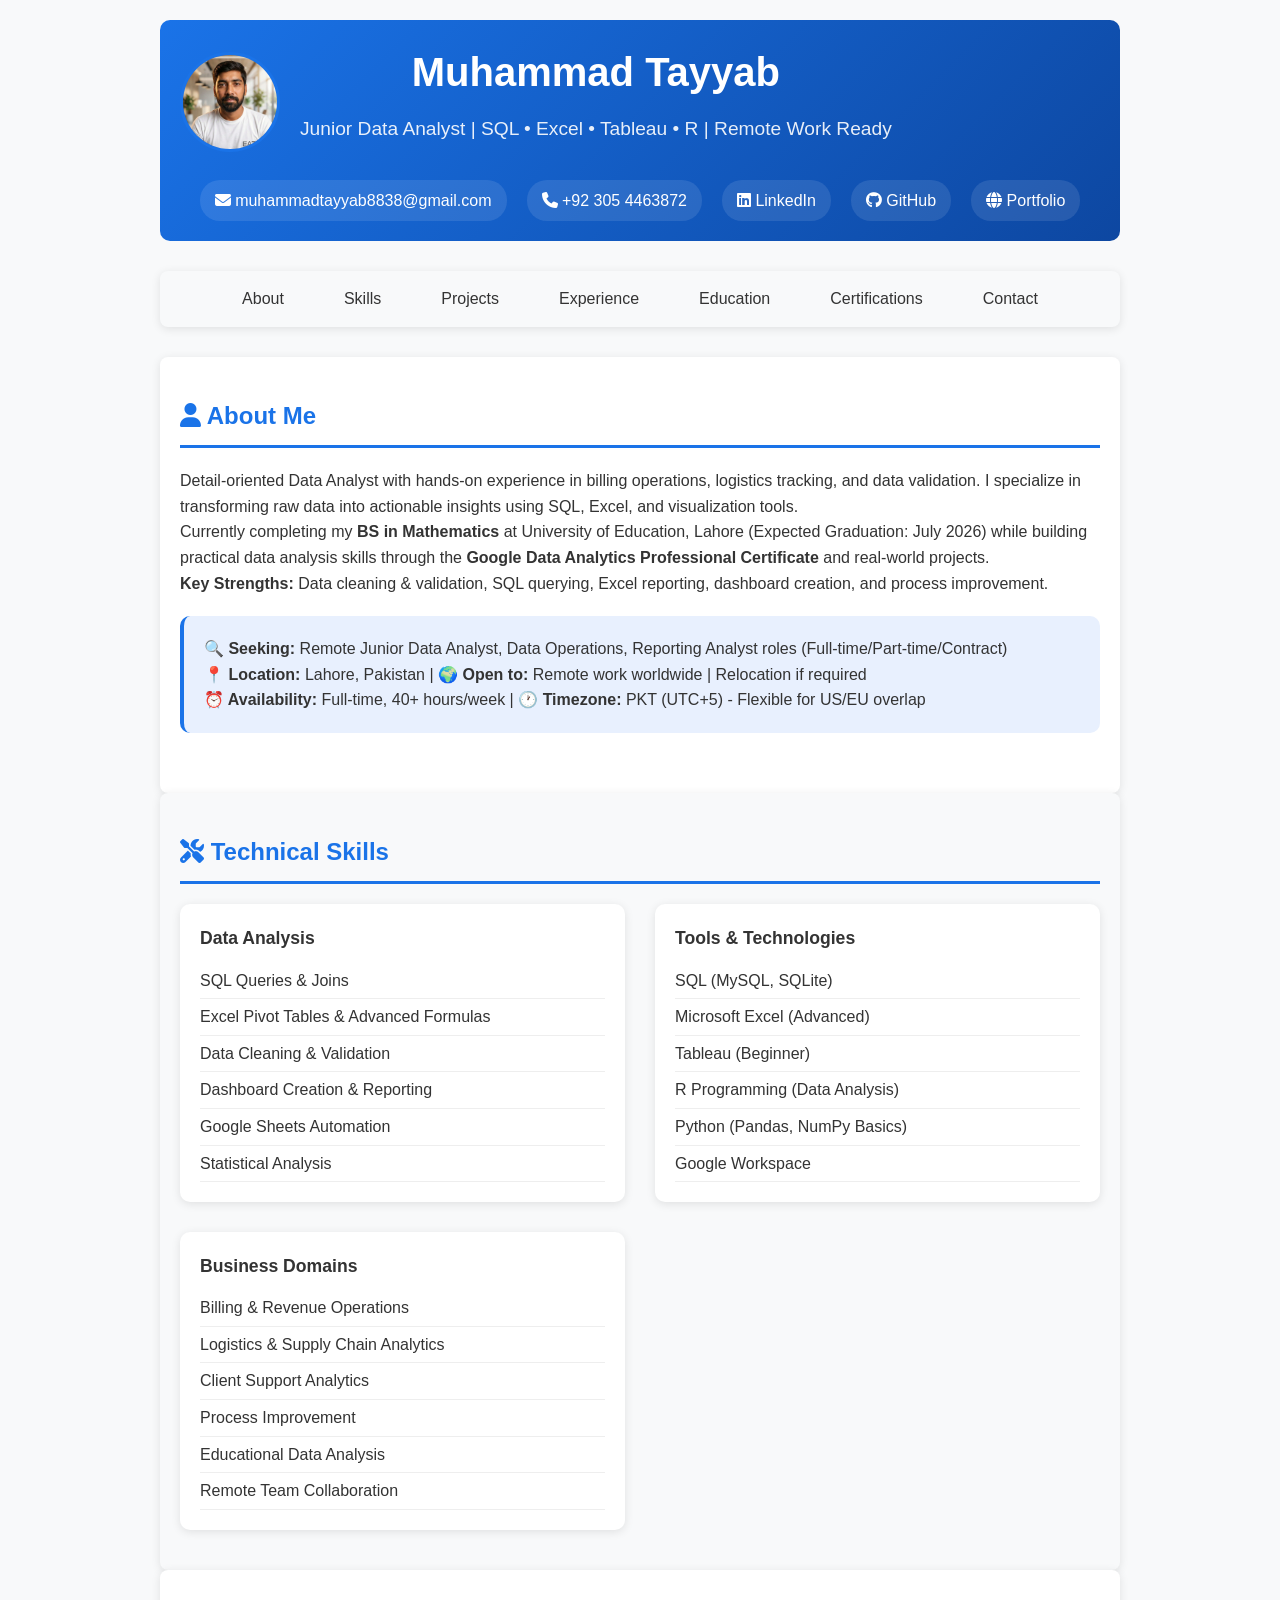
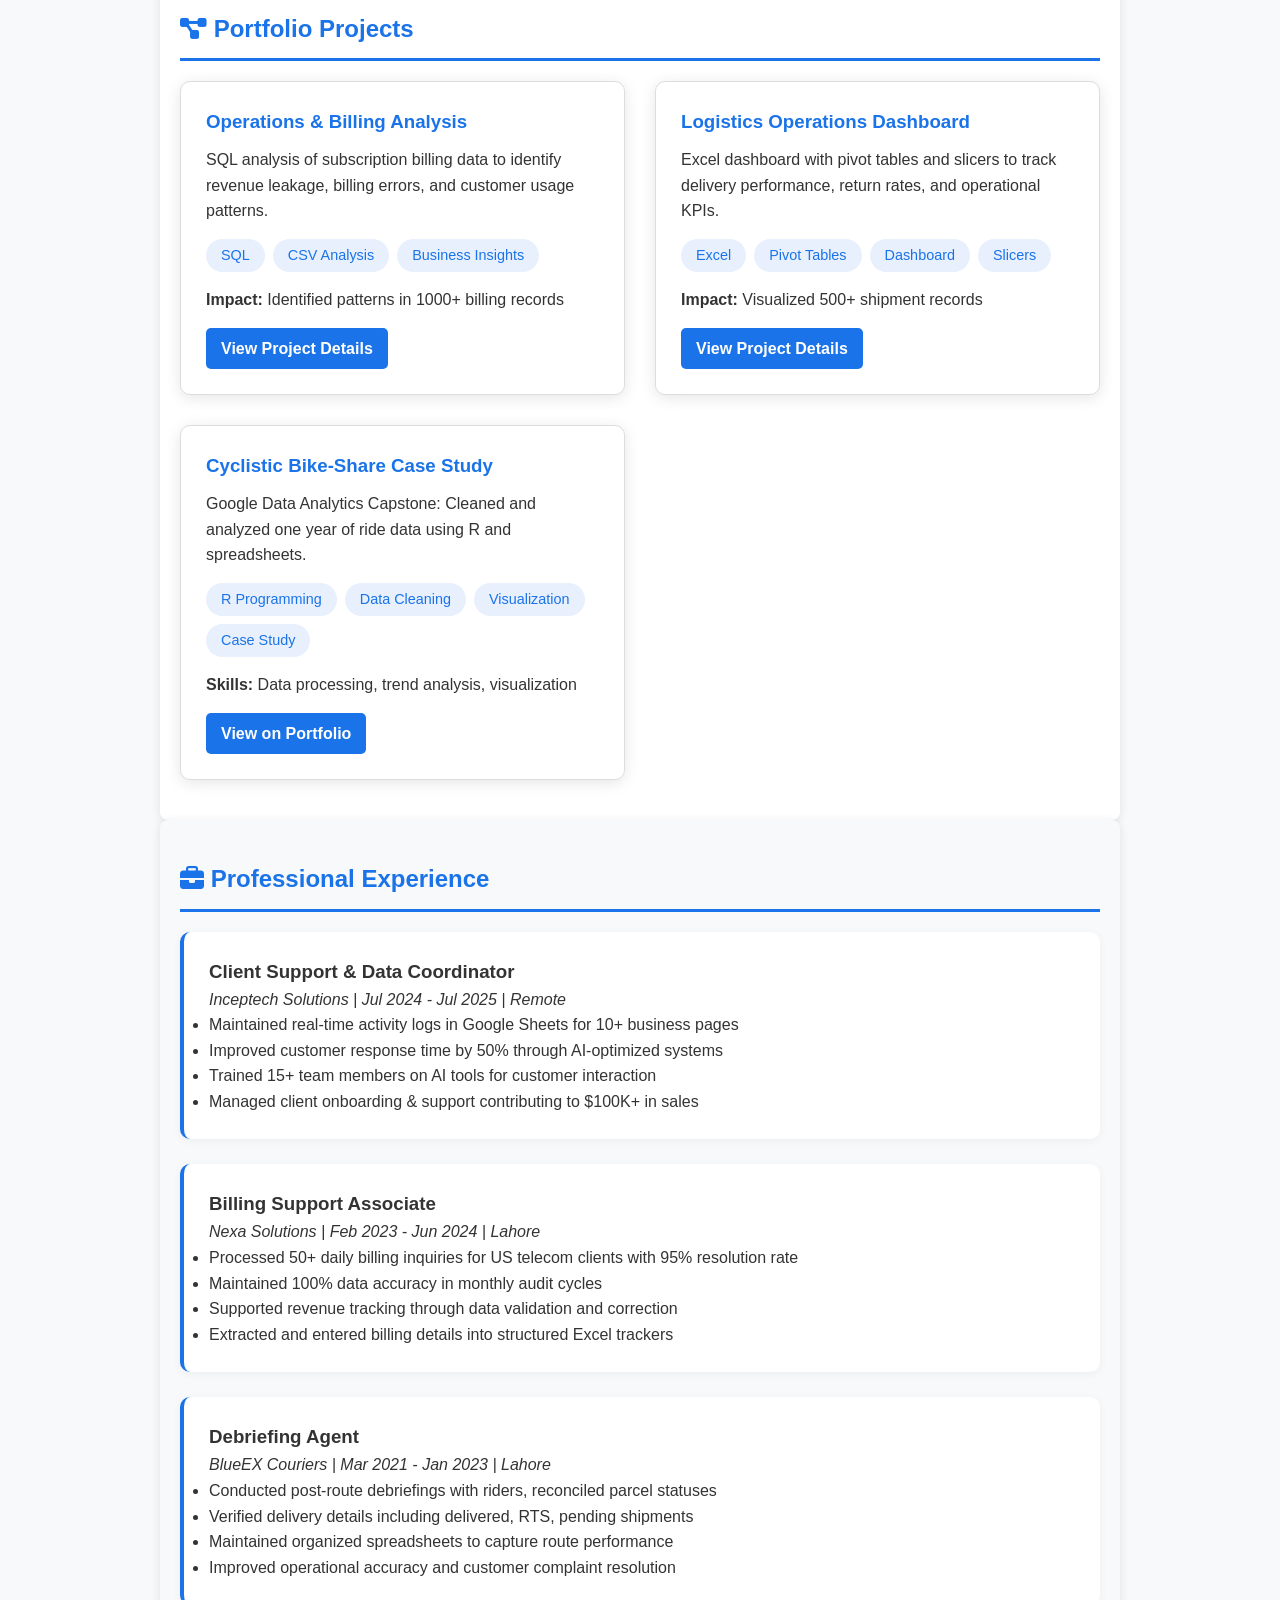
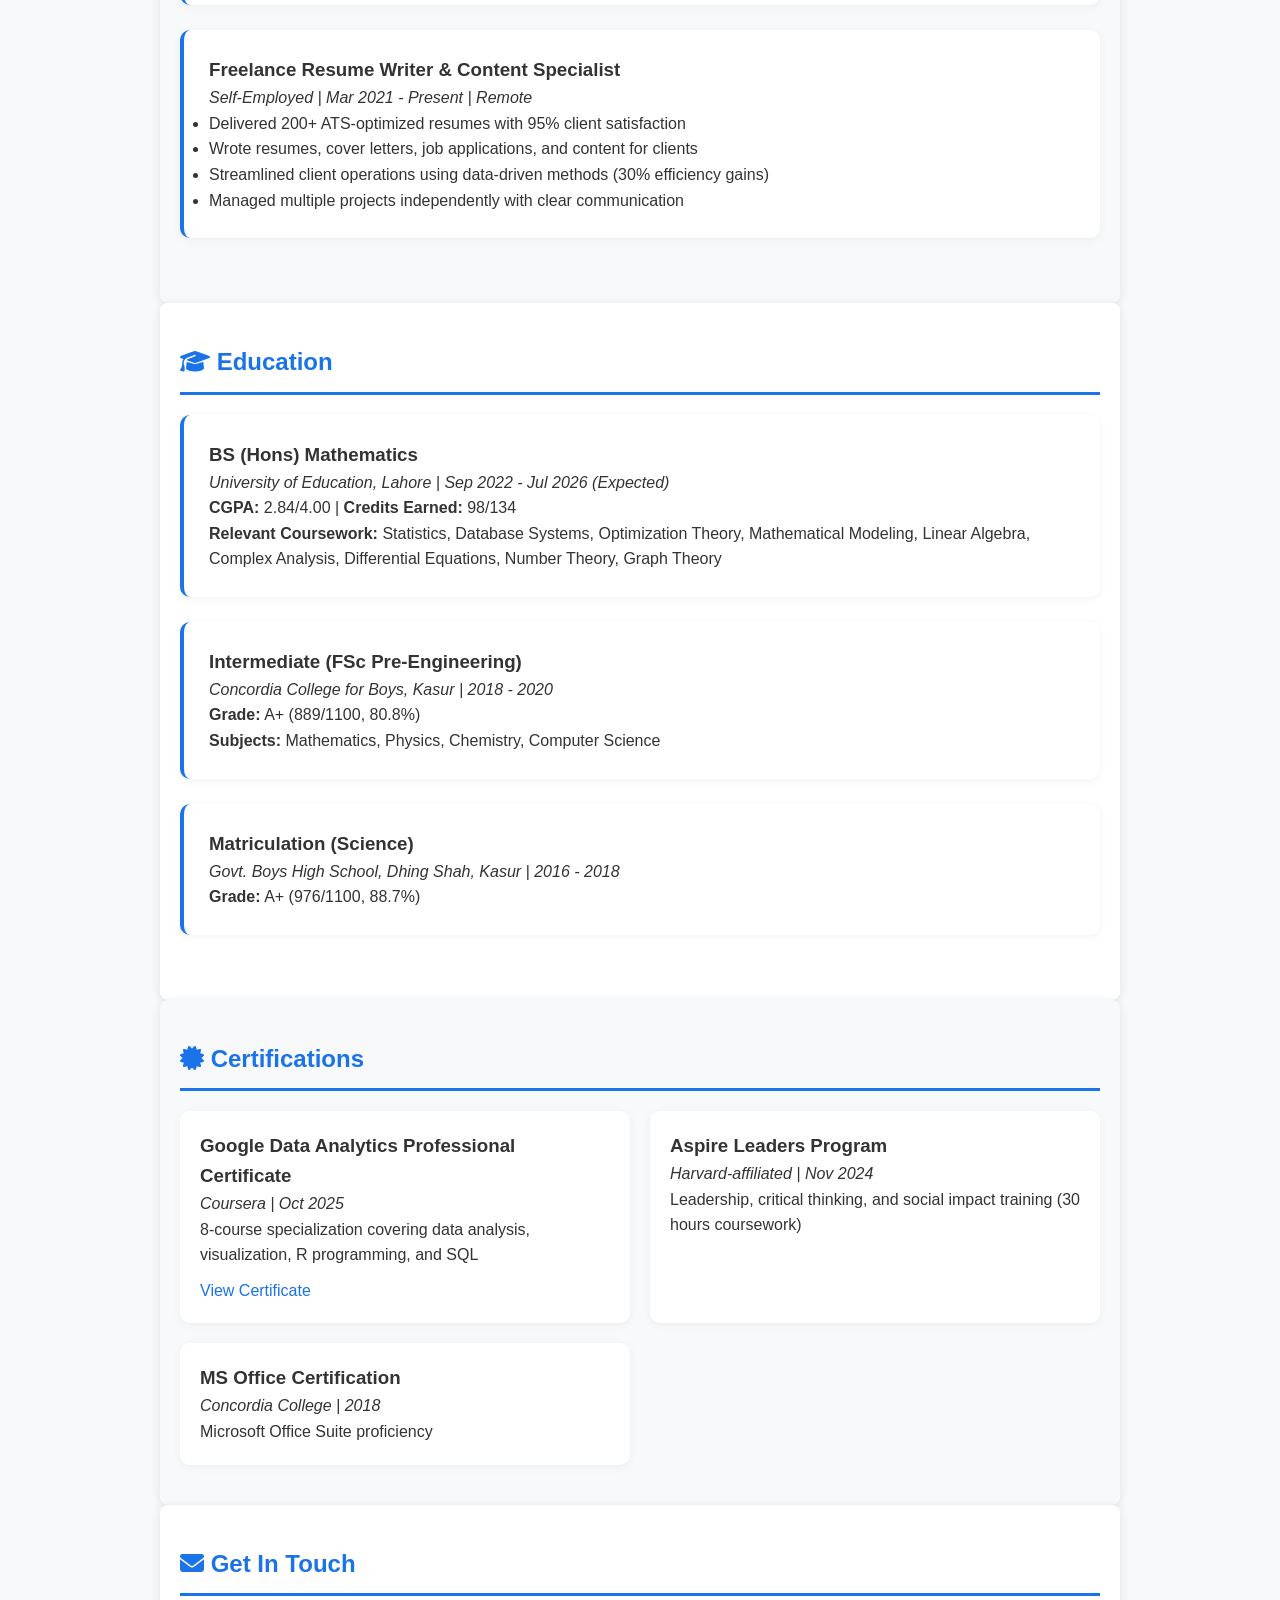
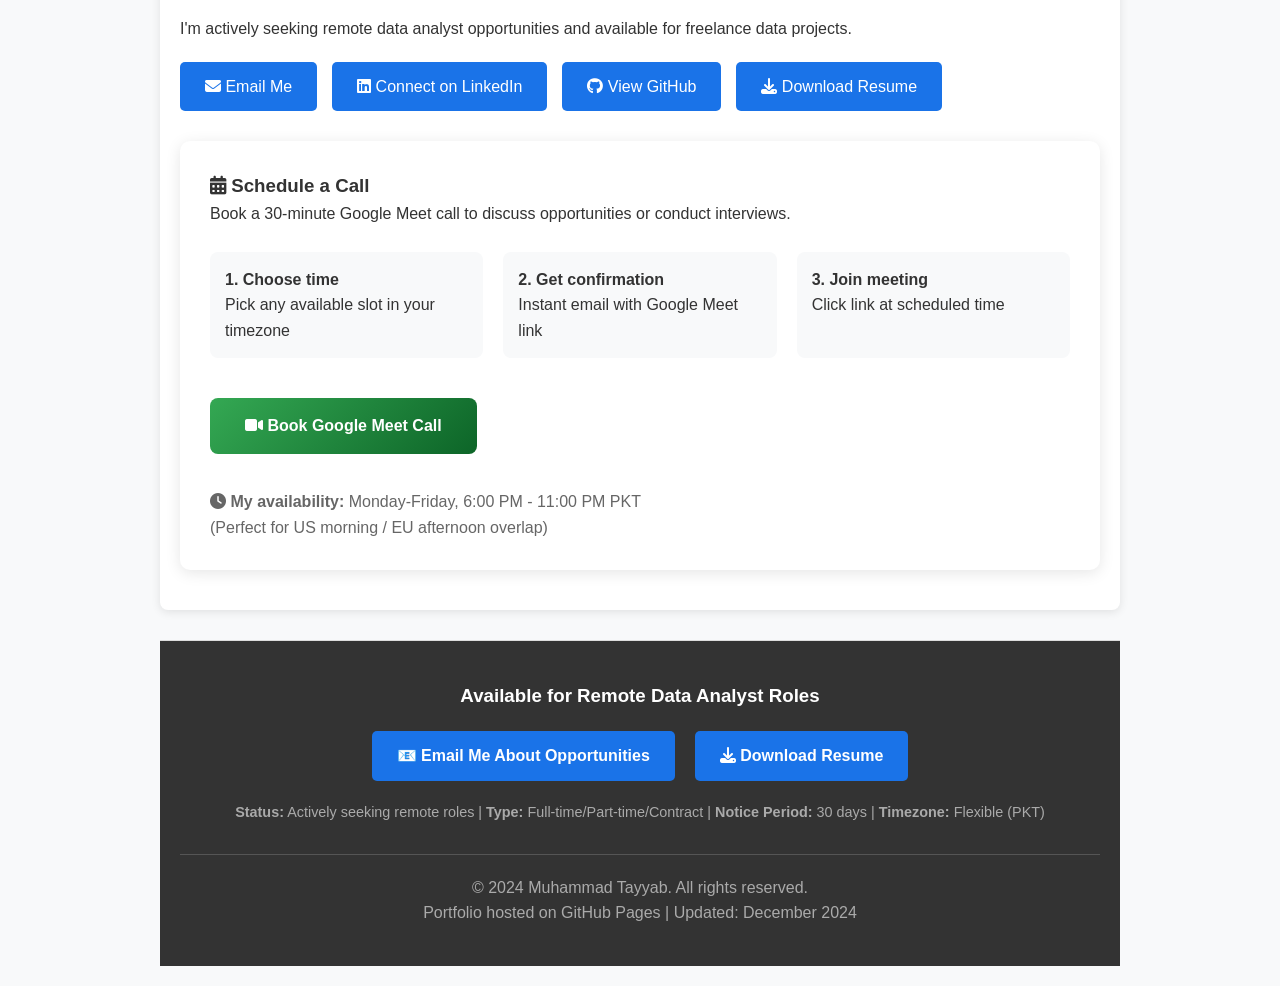
==== index.html @ ff1ab616 "Update index.html" ====
<!DOCTYPE html>
<html lang="en">
<head>
    <meta charset="UTF-8">
    <meta name="viewport" content="width=device-width, initial-scale=1.0">
    <title>Muhammad Tayyab | Data Analyst</title>
    
    <!-- Favicon Configuration -->
    <!-- Standard favicon for most browsers -->
    <link rel="icon" type="image/x-icon" href="images/favicon.ico">
    
    <!-- PNG versions for modern browsers -->
    <link rel="icon" type="image/png" sizes="32x32" href="images/favicon-32x32.png">
    <link rel="icon" type="image/png" sizes="16x16" href="images/favicon-16x16.png">
    
    <!-- Apple Touch Icon for iOS devices -->
    <link rel="apple-touch-icon" sizes="180x180" href="images/apple-touch-icon.png">
    
    <!-- Android Chrome Icons -->
    <link rel="icon" type="image/png" sizes="192x192" href="images/android-chrome-192x192.png">
    <link rel="icon" type="image/png" sizes="512x512" href="images/android-chrome-512x512.png">
    
    <!-- Web App Manifest for PWA support -->
    <link rel="manifest" href="images/site.webmanifest">
    
    <!-- Theme Color for browsers that support it -->
    <meta name="theme-color" content="#ffffff">
    
    <link rel="stylesheet" href="style.css">
    <link rel="stylesheet" href="https://cdnjs.cloudflare.com/ajax/libs/font-awesome/6.4.0/css/all.min.css">
    <script src="assets/js/analytics.js"></script>
    <meta name="description" content="Muhammad Tayyab - Junior Data Analyst portfolio with SQL, Excel, Tableau projects. Remote work ready. BS Mathematics student with Google Data Analytics Certification.">
    <meta name="keywords" content="data analyst, SQL, Excel, Tableau, portfolio, remote work, Google Data Analytics, R programming">
    <!-- Google Analytics -->
<script async src="https://www.googletagmanager.com/gtag/js?id=G-QWD6YD7MHE"></script>
<script>
  window.dataLayer = window.dataLayer || [];
  function gtag(){dataLayer.push(arguments);}
  gtag('js', new Date());

  gtag('config', 'G-QWD6YD7MHE');
</script>
</head>
<body>
    <!-- Header -->
    <header>
        <div style="display: flex; align-items: center; gap: 20px; flex-wrap: wrap;">
            <img src="images/profile.jpg.jpeg" 
                 alt="Muhammad Tayyab"
                 style="width: 100px; height: 100px; border-radius: 50%; border: 3px solid #1a73e8;">
            <div>
                <h1>Muhammad Tayyab</h1>
                <p class="tagline">Junior Data Analyst | SQL • Excel • Tableau • R | Remote Work Ready</p>
            </div>
        </div>
        <div class="contact-bar">
            <a href="mailto:muhammadtayyab8838@gmail.com">
                <i class="fas fa-envelope"></i> muhammadtayyab8838@gmail.com
            </a>
            <a href="tel:+923054463872">
                <i class="fas fa-phone"></i> +92 305 4463872
            </a>
            <a href="https://linkedin.com/in/muhammadtayyabfreelance" target="_blank">
                <i class="fab fa-linkedin"></i> LinkedIn
            </a>
            <a href="https://github.com/tayyab-data" target="_blank">
                <i class="fab fa-github"></i> GitHub
            </a>
            <a href="https://tayyab-data.github.io/data-analytics-portfolio/" target="_blank">
                <i class="fas fa-globe"></i> Portfolio
            </a>
        </div>
    </header>

    <!-- Navigation -->
    <nav>
        <ul>
            <li><a href="#about">About</a></li>
            <li><a href="#skills">Skills</a></li>
            <li><a href="#projects">Projects</a></li>
            <li><a href="#experience">Experience</a></li>
            <li><a href="#education">Education</a></li>
            <li><a href="#certifications">Certifications</a></li>
            <li><a href="#contact">Contact</a></li>
        </ul>
    </nav>

    <!-- About Section -->
    <section id="about">
        <h2><i class="fas fa-user"></i> About Me</h2>
        <p>Detail-oriented Data Analyst with hands-on experience in billing operations, logistics tracking, and data validation. I specialize in transforming raw data into actionable insights using SQL, Excel, and visualization tools.</p>
        <p>Currently completing my <strong>BS in Mathematics</strong> at University of Education, Lahore (Expected Graduation: July 2026) while building practical data analysis skills through the <strong>Google Data Analytics Professional Certificate</strong> and real-world projects.</p>
        <p><strong>Key Strengths:</strong> Data cleaning & validation, SQL querying, Excel reporting, dashboard creation, and process improvement.</p>
        <div class="highlight-box">
            <p><strong>🔍 Seeking:</strong> Remote Junior Data Analyst, Data Operations, Reporting Analyst roles (Full-time/Part-time/Contract)</p>
            <p><strong>📍 Location:</strong> Lahore, Pakistan | <strong>🌍 Open to:</strong> Remote work worldwide | Relocation if required</p>
            <p><strong>⏰ Availability:</strong> Full-time, 40+ hours/week | <strong>🕐 Timezone:</strong> PKT (UTC+5) - Flexible for US/EU overlap</p>
        </div>
    </section>

    <!-- Skills Section -->
    <section id="skills">
        <h2><i class="fas fa-tools"></i> Technical Skills</h2>
        <div class="skills-container">
            <div class="skill-category">
                <h3>Data Analysis</h3>
                <ul>
                    <li>SQL Queries & Joins</li>
                    <li>Excel Pivot Tables & Advanced Formulas</li>
                    <li>Data Cleaning & Validation</li>
                    <li>Dashboard Creation & Reporting</li>
                    <li>Google Sheets Automation</li>
                    <li>Statistical Analysis</li>
                </ul>
            </div>
            <div class="skill-category">
                <h3>Tools & Technologies</h3>
                <ul>
                    <li>SQL (MySQL, SQLite)</li>
                    <li>Microsoft Excel (Advanced)</li>
                    <li>Tableau (Beginner)</li>
                    <li>R Programming (Data Analysis)</li>
                    <li>Python (Pandas, NumPy Basics)</li>
                    <li>Google Workspace</li>
                </ul>
            </div>
            <div class="skill-category">
                <h3>Business Domains</h3>
                <ul>
                    <li>Billing & Revenue Operations</li>
                    <li>Logistics & Supply Chain Analytics</li>
                    <li>Client Support Analytics</li>
                    <li>Process Improvement</li>
                    <li>Educational Data Analysis</li>
                    <li>Remote Team Collaboration</li>
                </ul>
            </div>
        </div>
    </section>

    <!-- Projects Section -->
    <section id="projects">
        <h2><i class="fas fa-project-diagram"></i> Portfolio Projects</h2>
        <div class="project-grid">
            <!-- Project 1 -->
            <div class="project-card">
                <h3>Operations & Billing Analysis</h3>
                <p>SQL analysis of subscription billing data to identify revenue leakage, billing errors, and customer usage patterns.</p>
                <div class="tech">
                    <span class="tech-tag">SQL</span>
                    <span class="tech-tag">CSV Analysis</span>
                    <span class="tech-tag">Business Insights</span>
                </div>
                <p><strong>Impact:</strong> Identified patterns in 1000+ billing records</p>
                <a href="projects/billing-analysis/" class="project-link">View Project Details</a>
            </div>

            <!-- Project 2 -->
            <div class="project-card">
                <h3>Logistics Operations Dashboard</h3>
                <p>Excel dashboard with pivot tables and slicers to track delivery performance, return rates, and operational KPIs.</p>
                <div class="tech">
                    <span class="tech-tag">Excel</span>
                    <span class="tech-tag">Pivot Tables</span>
                    <span class="tech-tag">Dashboard</span>
                    <span class="tech-tag">Slicers</span>
                </div>
                <p><strong>Impact:</strong> Visualized 500+ shipment records</p>
                <a href="projects/logistics-dashboard/" class="project-link">View Project Details</a>
            </div>

            <!-- Project 3 -->
            <div class="project-card">
                <h3>Cyclistic Bike-Share Case Study</h3>
                <p>Google Data Analytics Capstone: Cleaned and analyzed one year of ride data using R and spreadsheets.</p>
                <div class="tech">
                    <span class="tech-tag">R Programming</span>
                    <span class="tech-tag">Data Cleaning</span>
                    <span class="tech-tag">Visualization</span>
                    <span class="tech-tag">Case Study</span>
                </div>
                <p><strong>Skills:</strong> Data processing, trend analysis, visualization</p>
                <a href="https://tayyab-data.github.io/data-analytics-portfolio/" target="_blank" class="project-link">View on Portfolio</a>
            </div>
        </div>
    </section>

    <!-- Experience Section -->
    <section id="experience">
        <h2><i class="fas fa-briefcase"></i> Professional Experience</h2>
        
        <div class="experience-item">
            <h3>Client Support & Data Coordinator</h3>
            <p><em>Inceptech Solutions | Jul 2024 - Jul 2025 | Remote</em></p>
            <ul>
                <li>Maintained real-time activity logs in Google Sheets for 10+ business pages</li>
                <li>Improved customer response time by 50% through AI-optimized systems</li>
                <li>Trained 15+ team members on AI tools for customer interaction</li>
                <li>Managed client onboarding & support contributing to $100K+ in sales</li>
            </ul>
        </div>
        
        <div class="experience-item">
            <h3>Billing Support Associate</h3>
            <p><em>Nexa Solutions | Feb 2023 - Jun 2024 | Lahore</em></p>
            <ul>
                <li>Processed 50+ daily billing inquiries for US telecom clients with 95% resolution rate</li>
                <li>Maintained 100% data accuracy in monthly audit cycles</li>
                <li>Supported revenue tracking through data validation and correction</li>
                <li>Extracted and entered billing details into structured Excel trackers</li>
            </ul>
        </div>
        
        <div class="experience-item">
            <h3>Debriefing Agent</h3>
            <p><em>BlueEX Couriers | Mar 2021 - Jan 2023 | Lahore</em></p>
            <ul>
                <li>Conducted post-route debriefings with riders, reconciled parcel statuses</li>
                <li>Verified delivery details including delivered, RTS, pending shipments</li>
                <li>Maintained organized spreadsheets to capture route performance</li>
                <li>Improved operational accuracy and customer complaint resolution</li>
            </ul>
        </div>
        
        <div class="experience-item">
            <h3>Freelance Resume Writer & Content Specialist</h3>
            <p><em>Self-Employed | Mar 2021 - Present | Remote</em></p>
            <ul>
                <li>Delivered 200+ ATS-optimized resumes with 95% client satisfaction</li>
                <li>Wrote resumes, cover letters, job applications, and content for clients</li>
                <li>Streamlined client operations using data-driven methods (30% efficiency gains)</li>
                <li>Managed multiple projects independently with clear communication</li>
            </ul>
        </div>
    </section>

    <!-- Education Section -->
    <section id="education">
        <h2><i class="fas fa-graduation-cap"></i> Education</h2>
        
        <div class="education-item">
            <h3>BS (Hons) Mathematics</h3>
            <p><em>University of Education, Lahore | Sep 2022 - Jul 2026 (Expected)</em></p>
            <p><strong>CGPA:</strong> 2.84/4.00 | <strong>Credits Earned:</strong> 98/134</p>
            <p><strong>Relevant Coursework:</strong> Statistics, Database Systems, Optimization Theory, Mathematical Modeling, 
                Linear Algebra, Complex Analysis, Differential Equations, Number Theory, Graph Theory</p>
        </div>
        
        <div class="education-item">
            <h3>Intermediate (FSc Pre-Engineering)</h3>
            <p><em>Concordia College for Boys, Kasur | 2018 - 2020</em></p>
            <p><strong>Grade:</strong> A+ (889/1100, 80.8%)</p>
            <p><strong>Subjects:</strong> Mathematics, Physics, Chemistry, Computer Science</p>
        </div>
        
        <div class="education-item">
            <h3>Matriculation (Science)</h3>
            <p><em>Govt. Boys High School, Dhing Shah, Kasur | 2016 - 2018</em></p>
            <p><strong>Grade:</strong> A+ (976/1100, 88.7%)</p>
        </div>
    </section>

    <!-- Certifications Section -->
    <section id="certifications">
        <h2><i class="fas fa-certificate"></i> Certifications</h2>
        <div class="certifications-grid">
            <div class="cert-card">
                <h3>Google Data Analytics Professional Certificate</h3>
                <p><em>Coursera | Oct 2025</em></p>
                <p>8-course specialization covering data analysis, visualization, R programming, and SQL</p>
                <a href="assets/certificates/google-data-analytics.pdf" target="_blank" class="cert-link">View Certificate</a>
            </div>
            
            <div class="cert-card">
                <h3>Aspire Leaders Program</h3>
                <p><em>Harvard-affiliated | Nov 2024</em></p>
                <p>Leadership, critical thinking, and social impact training (30 hours coursework)</p>
            </div>
            
            <div class="cert-card">
                <h3>MS Office Certification</h3>
                <p><em>Concordia College | 2018</em></p>
                <p>Microsoft Office Suite proficiency</p>
            </div>
        </div>
    </section>

    <!-- Contact Section -->
    <section id="contact">
        <h2><i class="fas fa-envelope"></i> Get In Touch</h2>
        <p>I'm actively seeking remote data analyst opportunities and available for freelance data projects.</p>
        
        <div class="contact-options">
            <a href="mailto:muhammadtayyab8838@gmail.com" class="contact-btn">
                <i class="fas fa-envelope"></i> Email Me
            </a>
            <a href="https://linkedin.com/in/muhammadtayyabfreelance" target="_blank" class="contact-btn">
                <i class="fab fa-linkedin"></i> Connect on LinkedIn
            </a>
            <a href="https://github.com/tayyab-data" target="_blank" class="contact-btn">
                <i class="fab fa-github"></i> View GitHub
            </a>
            <a href="assets/Muhammad_Tayyab_Data_Analyst_Remote.pdf" download class="contact-btn">
                <i class="fas fa-download"></i> Download Resume
            </a>
        </div>
        
        <!-- Call Booking Section -->
        <div class="booking-section">
            <h3><i class="fas fa-calendar-alt"></i> Schedule a Call</h3>
            <p>Book a 30-minute Google Meet call to discuss opportunities or conduct interviews.</p>
            
            <div class="booking-steps">
                <div class="step">
                    <strong>1. Choose time</strong>
                    <p>Pick any available slot in your timezone</p>
                </div>
                <div class="step">
                    <strong>2. Get confirmation</strong>
                    <p>Instant email with Google Meet link</p>
                </div>
                <div class="step">
                    <strong>3. Join meeting</strong>
                    <p>Click link at scheduled time</p>
                </div>
            </div>
            
            <a href="https://calendar.app.google/vLxUdpzaygKa9hrg7" target="_blank" class="booking-btn">
                <i class="fas fa-video"></i> Book Google Meet Call
            </a>
            
            <p class="availability-note">
                <i class="fas fa-clock"></i> <strong>My availability:</strong> Monday-Friday, 6:00 PM - 11:00 PM PKT
                <br>
                <span>(Perfect for US morning / EU afternoon overlap)</span>
            </p>
        </div>
    </section>

    <!-- Footer -->
    <footer>
        <div class="footer-status">
            <h3>Available for Remote Data Analyst Roles</h3>
            <div class="footer-actions">
                <a href="mailto:muhammadtayyab8838@gmail.com?subject=Data%20Analyst%20Opportunity&body=Hi%20Tayyab,%20I%20saw%20your%20portfolio..." 
                   class="opportunity-btn">
                   📧 Email Me About Opportunities
                </a>
                <a href="assets/Muhammad_Tayyab_Data_Analyst_Remote.pdf" download class="opportunity-btn">
                    <i class="fas fa-download"></i> Download Resume
                </a>
            </div>
            <p class="status-info">
                <strong>Status:</strong> Actively seeking remote roles | 
                <strong>Type:</strong> Full-time/Part-time/Contract | 
                <strong>Notice Period:</strong> 30 days | 
                <strong>Timezone:</strong> Flexible (PKT)
            </p>
        </div>
        
        <div class="footer-copyright">
            <p>© 2024 Muhammad Tayyab. All rights reserved.</p>
            <p>Portfolio hosted on GitHub Pages | Updated: December 2024</p>
        </div>
    </footer>

    <!-- Additional CSS Styles -->
    <style>
        /* Header improvements */
        header {
            padding: 20px;
            background: linear-gradient(135deg, #1a73e8, #0d47a1);
            color: white;
            text-align: center;
        }
        
        .contact-bar {
            display: flex;
            justify-content: center;
            gap: 20px;
            flex-wrap: wrap;
            margin-top: 15px;
        }
        
        .contact-bar a {
            color: white;
            text-decoration: none;
            padding: 8px 15px;
            background: rgba(255, 255, 255, 0.1);
            border-radius: 20px;
            transition: background 0.3s;
        }
        
        .contact-bar a:hover {
            background: rgba(255, 255, 255, 0.2);
        }
        
        /* Navigation */
        nav {
            background: #f8f9fa;
            padding: 15px 0;
            position: sticky;
            top: 0;
            z-index: 100;
        }
        
        nav ul {
            display: flex;
            justify-content: center;
            gap: 30px;
            flex-wrap: wrap;
            list-style: none;
            padding: 0;
            margin: 0;
        }
        
        nav a {
            color: #333;
            text-decoration: none;
            font-weight: 500;
            padding: 8px 15px;
            border-radius: 5px;
            transition: all 0.3s;
        }
        
        nav a:hover {
            background: #1a73e8;
            color: white;
        }
        
        /* Sections */
        section {
            padding: 40px 20px;
            max-width: 1200px;
            margin: 0 auto;
        }
        
        section:nth-child(even) {
            background: #f8f9fa;
        }
        
        h2 {
            color: #1a73e8;
            border-bottom: 2px solid #1a73e8;
            padding-bottom: 10px;
            margin-bottom: 30px;
        }
        
        /* Highlight Box */
        .highlight-box {
            background: #e8f0fe;
            padding: 20px;
            border-radius: 10px;
            margin: 20px 0;
            border-left: 4px solid #1a73e8;
        }
        
        /* Skills */
        .skills-container {
            display: grid;
            grid-template-columns: repeat(auto-fit, minmax(300px, 1fr));
            gap: 30px;
        }
        
        .skill-category {
            background: white;
            padding: 20px;
            border-radius: 10px;
            box-shadow: 0 2px 10px rgba(0,0,0,0.1);
        }
        
        /* Projects */
        .project-grid {
            display: grid;
            grid-template-columns: repeat(auto-fit, minmax(300px, 1fr));
            gap: 30px;
        }
        
        .project-card {
            background: white;
            padding: 25px;
            border-radius: 10px;
            box-shadow: 0 3px 15px rgba(0,0,0,0.1);
            transition: transform 0.3s;
        }
        
        .project-card:hover {
            transform: translateY(-5px);
        }
        
        .tech {
            display: flex;
            flex-wrap: wrap;
            gap: 10px;
            margin: 15px 0;
        }
        
        .tech-tag {
            background: #e8f0fe;
            color: #1a73e8;
            padding: 5px 15px;
            border-radius: 20px;
            font-size: 0.9em;
        }
        
        .project-link {
            display: inline-block;
            margin-top: 15px;
            color: white;
            text-decoration: none;
            font-weight: bold;
        }
        
        /* Experience & Education */
        .experience-item, .education-item {
            background: white;
            padding: 25px;
            margin-bottom: 25px;
            border-radius: 10px;
            box-shadow: 0 2px 10px rgba(0,0,0,0.05);
            border-left: 4px solid #1a73e8;
        }
        
        /* Certifications */
        .certifications-grid {
            display: grid;
            grid-template-columns: repeat(auto-fit, minmax(300px, 1fr));
            gap: 20px;
        }
        
        .cert-card {
            background: white;
            padding: 20px;
            border-radius: 10px;
            box-shadow: 0 2px 10px rgba(0,0,0,0.05);
        }
        
        .cert-link {
            display: inline-block;
            margin-top: 10px;
            color: #1a73e8;
            text-decoration: none;
        }
        
        /* Contact */
        .contact-options {
            display: flex;
            gap: 15px;
            margin: 20px 0;
            flex-wrap: wrap;
        }
        
        .contact-btn {
            display: inline-block;
            padding: 12px 25px;
            background: #1a73e8;
            color: white;
            text-decoration: none;
            border-radius: 5px;
            transition: background 0.3s;
        }
        
        .contact-btn:hover {
            background: #0d47a1;
        }
        
        /* Booking Section */
        .booking-section {
            background: white;
            padding: 30px;
            border-radius: 10px;
            margin-top: 30px;
            box-shadow: 0 3px 15px rgba(0,0,0,0.1);
        }
        
        .booking-steps {
            display: grid;
            grid-template-columns: repeat(auto-fit, minmax(200px, 1fr));
            gap: 20px;
            margin: 25px 0;
        }
        
        .step {
            padding: 15px;
            background: #f8f9fa;
            border-radius: 8px;
        }
        
        .booking-btn {
            display: inline-block;
            padding: 15px 35px;
            background: linear-gradient(135deg, #34a853, #0d6528);
            color: white;
            text-decoration: none;
            border-radius: 8px;
            font-weight: bold;
            margin: 15px 0;
        }
        
        .availability-note {
            margin-top: 20px;
            color: #666;
        }
        
        /* Footer */
        footer {
            background: #333;
            color: white;
            padding: 40px 20px;
            text-align: center;
        }
        
        .footer-status {
            margin-bottom: 30px;
        }
        
        .footer-actions {
            display: flex;
            justify-content: center;
            gap: 20px;
            flex-wrap: wrap;
            margin: 20px 0;
        }
        
        .opportunity-btn {
            display: inline-block;
            padding: 12px 25px;
            background: #1a73e8;
            color: white;
            text-decoration: none;
            border-radius: 5px;
            font-weight: bold;
        }
        
        .status-info {
            color: #aaa;
            font-size: 0.9em;
        }
        
        .footer-copyright {
            margin-top: 30px;
            padding-top: 20px;
            border-top: 1px solid #555;
            color: #aaa;
        }
        
        /* Responsive */
        @media (max-width: 768px) {
            nav ul {
                flex-direction: column;
                gap: 10px;
                align-items: center;
            }
            
            .contact-bar, .contact-options, .footer-actions {
                flex-direction: column;
                align-items: center;
            }
            
            .booking-steps {
                grid-template-columns: 1fr;
            }
        }
    </style>
</body>
</html>
---- style.css ----
/* Reset and Base Styles */
* {
    margin: 0;
    padding: 0;
    box-sizing: border-box;
}

body {
    font-family: 'Segoe UI', Tahoma, Geneva, Verdana, sans-serif;
    line-height: 1.6;
    color: #333;
    max-width: 1000px;
    margin: 0 auto;
    padding: 20px;
    background-color: #f8f9fa;
}

/* Header */
header {
    background: linear-gradient(135deg, #1a73e8, #0d47a1);
    color: white;
    padding: 40px 20px;
    border-radius: 10px;
    margin-bottom: 30px;
    text-align: center;
}

header h1 {
    font-size: 2.5rem;
    margin-bottom: 10px;
}

header .tagline {
    font-size: 1.2rem;
    opacity: 0.9;
    margin-bottom: 20px;
}

.contact-bar {
    display: flex;
    justify-content: center;
    gap: 20px;
    flex-wrap: wrap;
}

.contact-bar a {
    color: white;
    text-decoration: none;
    padding: 8px 15px;
    background: rgba(255, 255, 255, 0.2);
    border-radius: 5px;
    transition: background 0.3s;
}

.contact-bar a:hover {
    background: rgba(255, 255, 255, 0.3);
}

/* Navigation */
nav {
    background: white;
    padding: 15px;
    border-radius: 8px;
    margin-bottom: 30px;
    box-shadow: 0 2px 10px rgba(0,0,0,0.1);
}

nav ul {
    display: flex;
    justify-content: center;
    list-style: none;
    gap: 30px;
}

nav a {
    color: #1a73e8;
    text-decoration: none;
    font-weight: 600;
    padding: 5px 10px;
    border-radius: 4px;
}

nav a:hover {
    background: #e8f0fe;
}

/* Sections */
section {
    background: white;
    padding: 30px;
    border-radius: 8px;
    margin-bottom: 30px;
    box-shadow: 0 2px 10px rgba(0,0,0,0.1);
}

section h2 {
    color: #1a73e8;
    border-bottom: 3px solid #1a73e8;
    padding-bottom: 10px;
    margin-bottom: 20px;
}

/* Projects */
.project-grid {
    display: grid;
    grid-template-columns: repeat(auto-fit, minmax(300px, 1fr));
    gap: 20px;
    margin-top: 20px;
}

.project-card {
    border: 1px solid #ddd;
    border-radius: 8px;
    padding: 20px;
    transition: transform 0.3s, box-shadow 0.3s;
}

.project-card:hover {
    transform: translateY(-5px);
    box-shadow: 0 5px 15px rgba(0,0,0,0.1);
}

.project-card h3 {
    color: #1a73e8;
    margin-bottom: 10px;
}

.project-card .tech {
    display: flex;
    flex-wrap: wrap;
    gap: 8px;
    margin: 15px 0;
}

.tech-tag {
    background: #e8f0fe;
    color: #1a73e8;
    padding: 4px 10px;
    border-radius: 20px;
    font-size: 0.9rem;
}

.project-link {
    display: inline-block;
    background: #1a73e8;
    color: white;
    padding: 8px 15px;
    border-radius: 5px;
    text-decoration: none;
    margin-top: 10px;
}

.project-link:hover {
    background: #0d47a1;
}

/* Skills */
.skills-container {
    display: grid;
    grid-template-columns: repeat(auto-fit, minmax(200px, 1fr));
    gap: 20px;
}

.skill-category h3 {
    color: #333;
    margin-bottom: 10px;
    font-size: 1.1rem;
}

.skill-category ul {
    list-style: none;
}

.skill-category li {
    padding: 5px 0;
    border-bottom: 1px solid #eee;
}

/* Footer */
footer {
    text-align: center;
    padding: 20px;
    color: #666;
    margin-top: 30px;
    border-top: 1px solid #ddd;
}

/* Mobile Responsive */
@media (max-width: 768px) {
    body {
        padding: 10px;
    }
    
    header {
        padding: 30px 15px;
    }
    
    header h1 {
        font-size: 2rem;
    }
    
    nav ul {
        flex-direction: column;
        gap: 15px;
        text-align: center;
    }
    
    section {
        padding: 20px;
    }
    
    .project-grid {
        grid-template-columns: 1fr;
    }
}
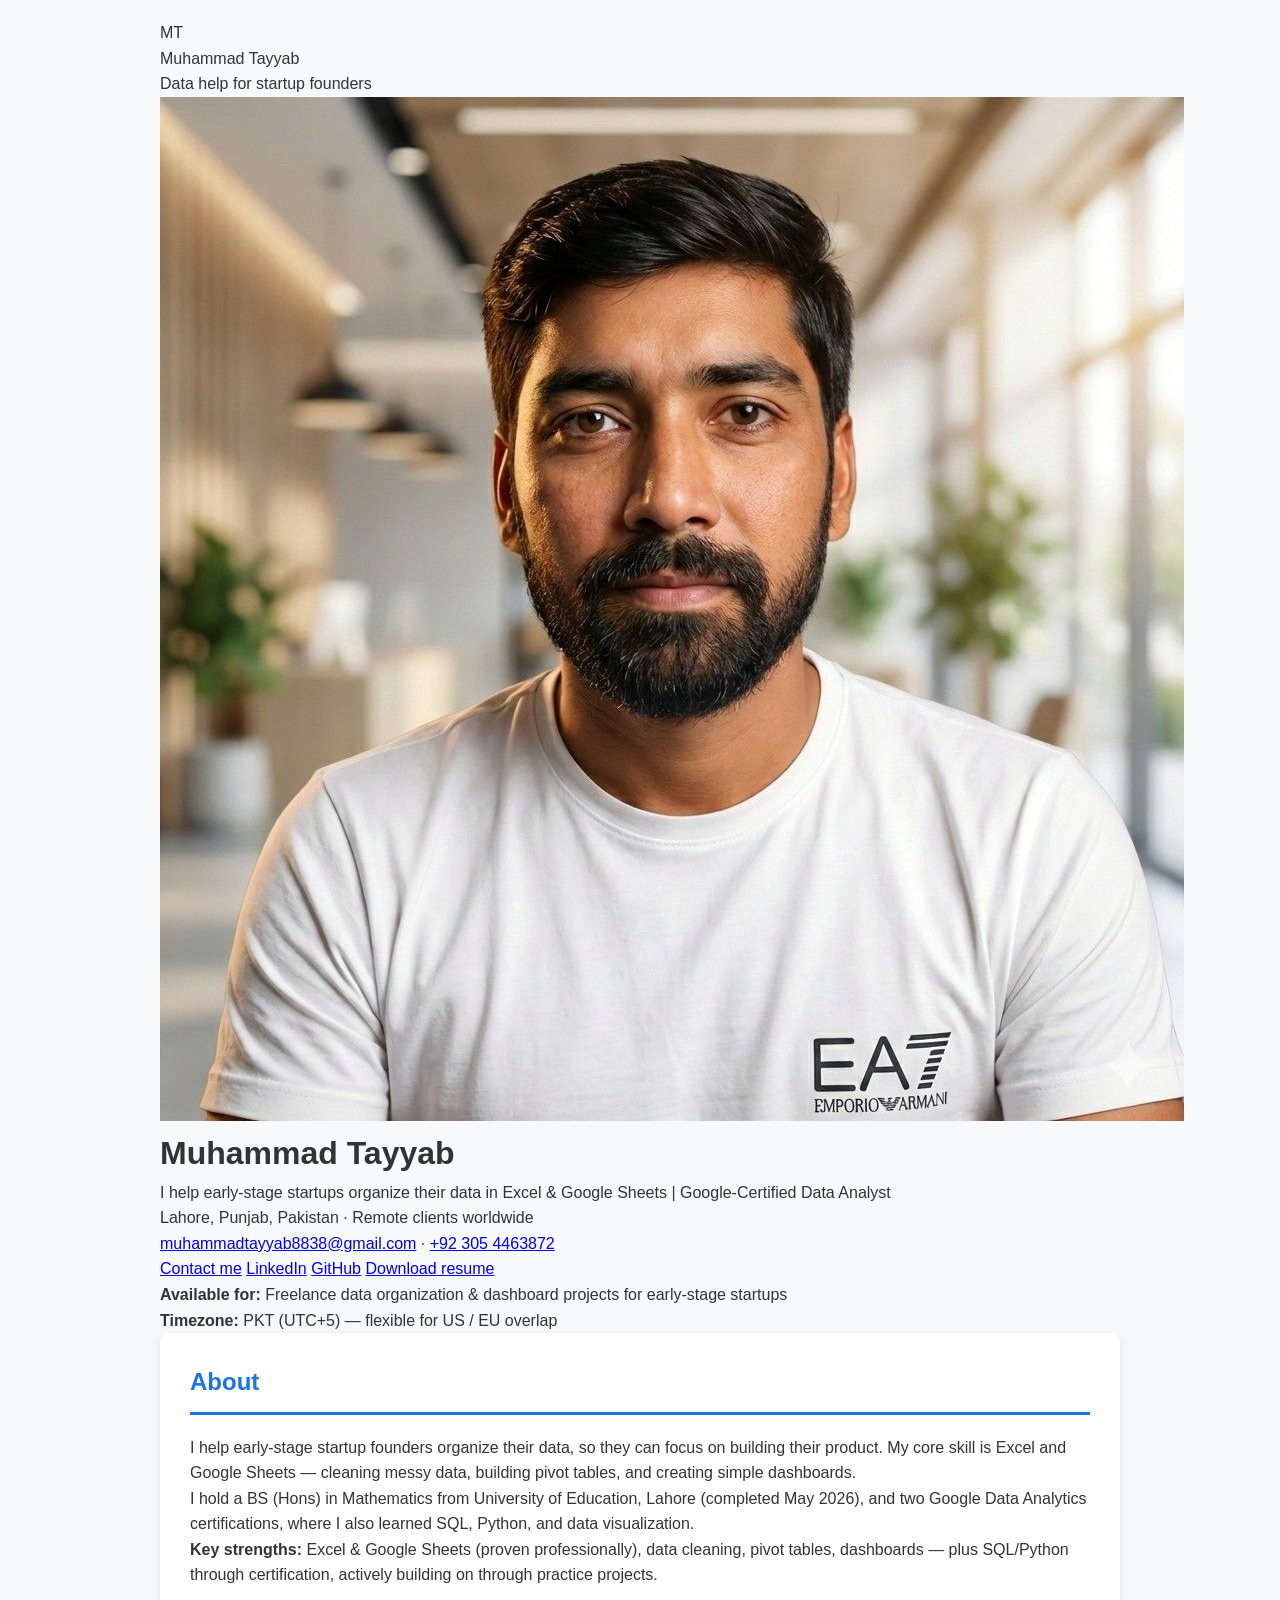
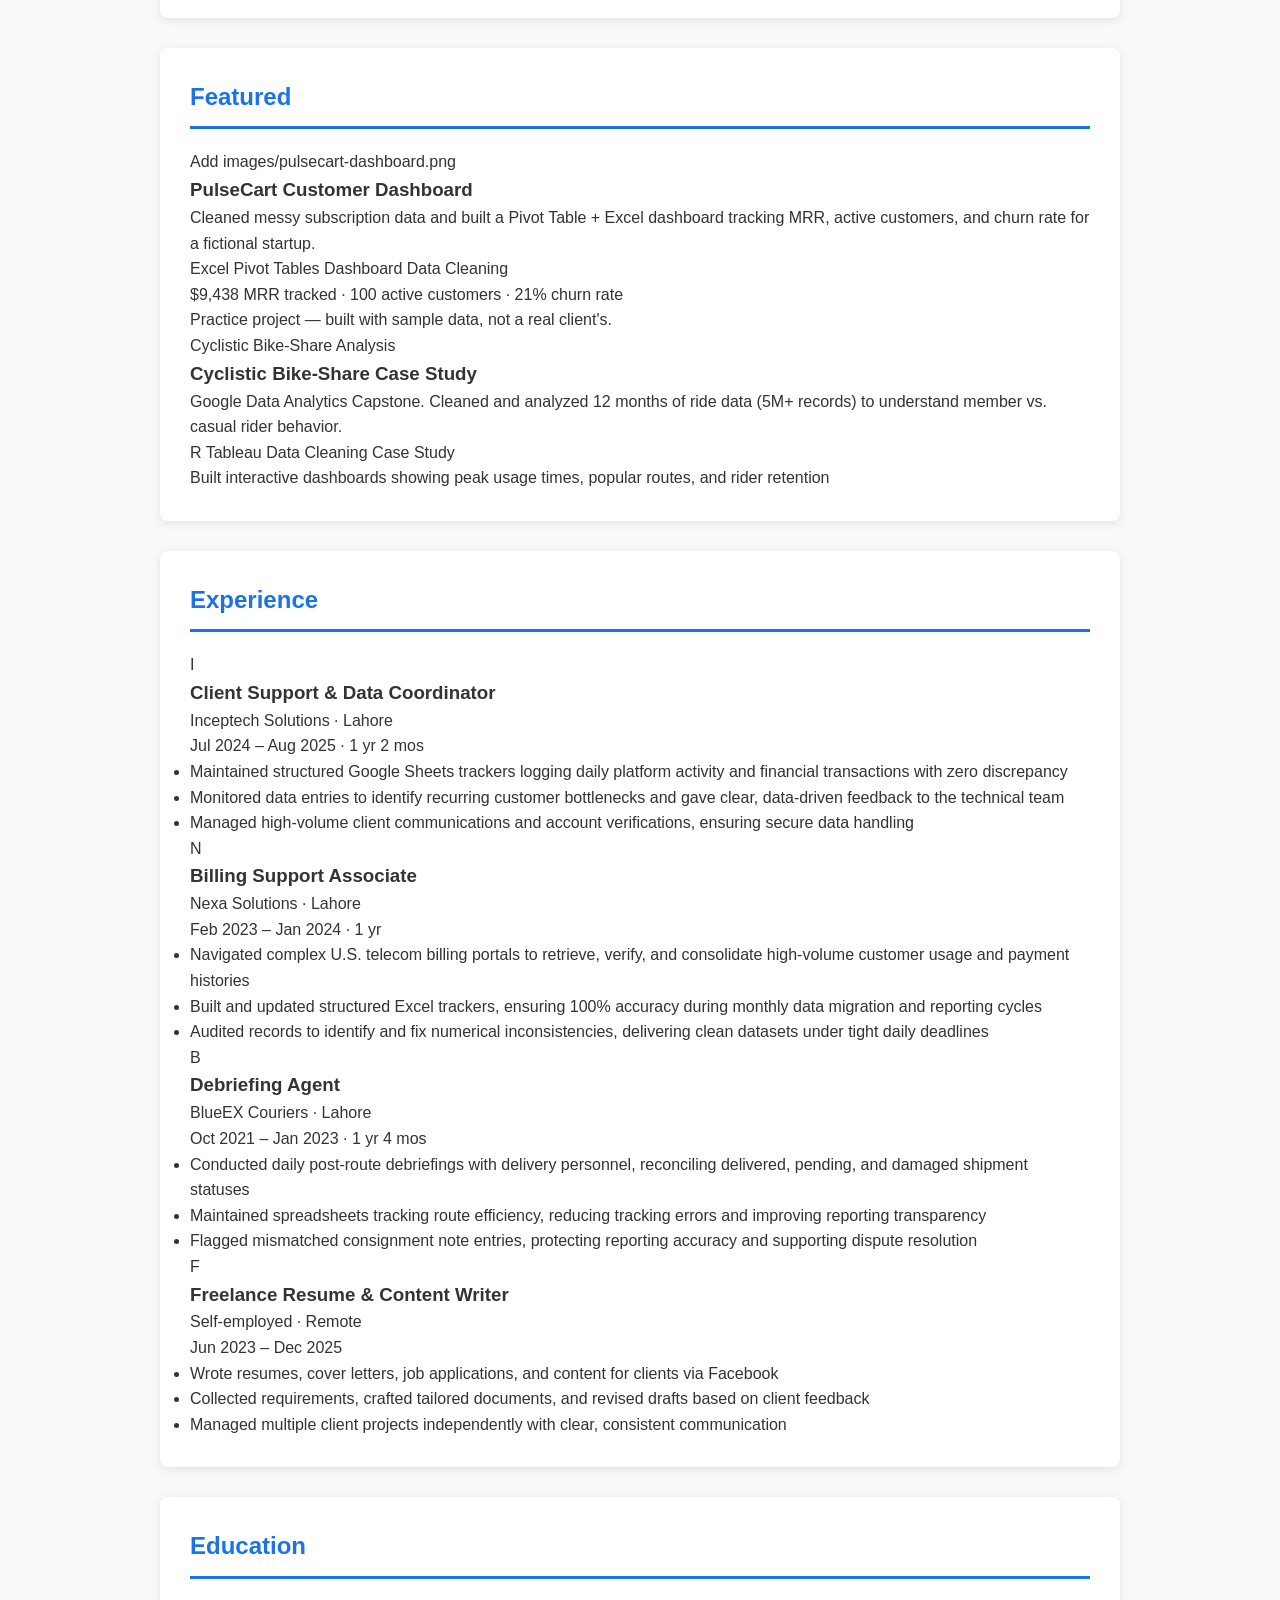
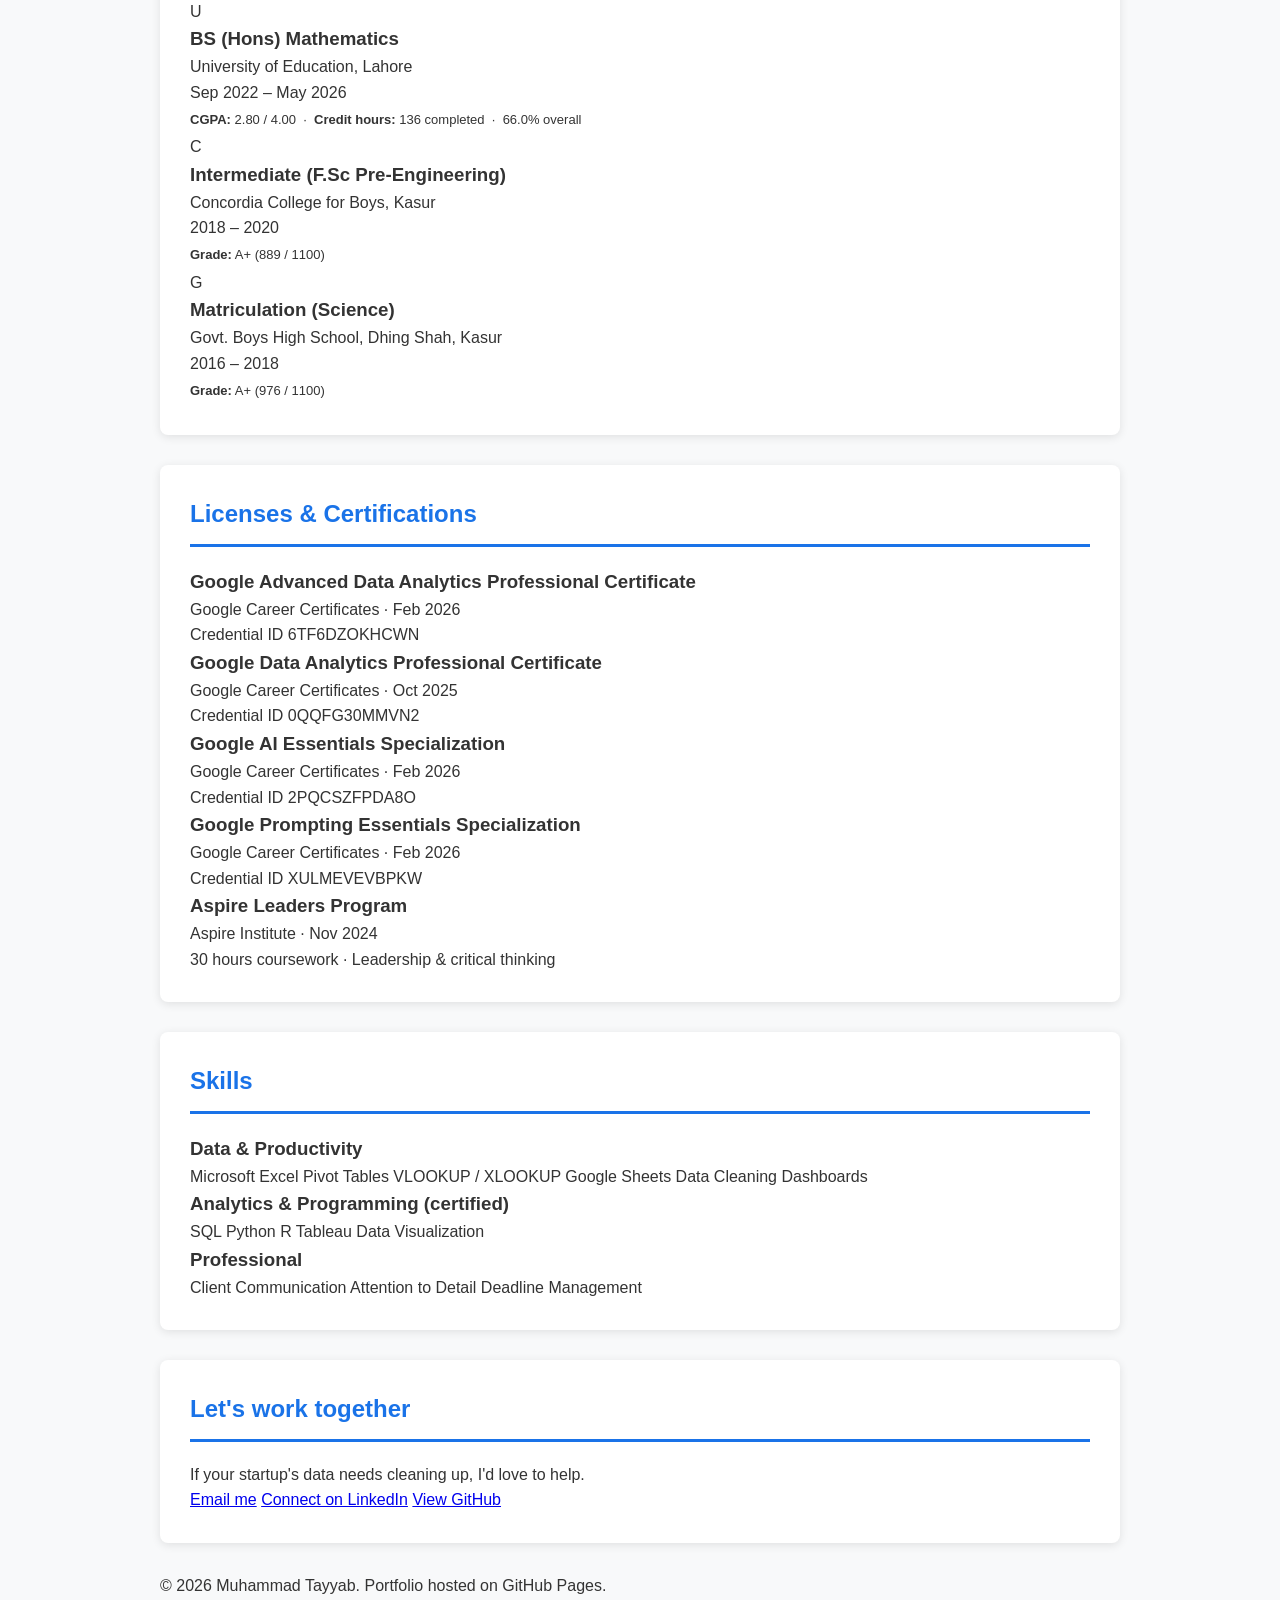
==== commit c9ab1ed1: "Updated version" ====
--- a/index.html
+++ b/index.html
@@ -1,666 +1,304 @@
 <!DOCTYPE html>
 <html lang="en">
 <head>
-    <meta charset="UTF-8">
-    <meta name="viewport" content="width=device-width, initial-scale=1.0">
-    <title>Muhammad Tayyab | Data Analyst</title>
-    
-    <!-- Favicon Configuration -->
-    <!-- Standard favicon for most browsers -->
-    <link rel="icon" type="image/x-icon" href="images/favicon.ico">
-    
-    <!-- PNG versions for modern browsers -->
-    <link rel="icon" type="image/png" sizes="32x32" href="images/favicon-32x32.png">
-    <link rel="icon" type="image/png" sizes="16x16" href="images/favicon-16x16.png">
-    
-    <!-- Apple Touch Icon for iOS devices -->
-    <link rel="apple-touch-icon" sizes="180x180" href="images/apple-touch-icon.png">
-    
-    <!-- Android Chrome Icons -->
-    <link rel="icon" type="image/png" sizes="192x192" href="images/android-chrome-192x192.png">
-    <link rel="icon" type="image/png" sizes="512x512" href="images/android-chrome-512x512.png">
-    
-    <!-- Web App Manifest for PWA support -->
-    <link rel="manifest" href="images/site.webmanifest">
-    
-    <!-- Theme Color for browsers that support it -->
-    <meta name="theme-color" content="#ffffff">
-    
-    <link rel="stylesheet" href="style.css">
-    <link rel="stylesheet" href="https://cdnjs.cloudflare.com/ajax/libs/font-awesome/6.4.0/css/all.min.css">
-    <script src="assets/js/analytics.js"></script>
-    <meta name="description" content="Muhammad Tayyab - Junior Data Analyst portfolio with SQL, Excel, Tableau projects. Remote work ready. BS Mathematics student with Google Data Analytics Certification.">
-    <meta name="keywords" content="data analyst, SQL, Excel, Tableau, portfolio, remote work, Google Data Analytics, R programming">
-    <!-- Google Analytics -->
+<meta charset="UTF-8">
+<meta name="viewport" content="width=device-width, initial-scale=1.0">
+<title>Muhammad Tayyab | Data Analyst for Startups</title>
+
+<link rel="icon" type="image/x-icon" href="images/favicon.ico">
+<link rel="icon" type="image/png" sizes="32x32" href="images/favicon-32x32.png">
+<link rel="icon" type="image/png" sizes="16x16" href="images/favicon-16x16.png">
+<link rel="apple-touch-icon" sizes="180x180" href="images/apple-touch-icon.png">
+<link rel="icon" type="image/png" sizes="192x192" href="images/android-chrome-192x192.png">
+<link rel="icon" type="image/png" sizes="512x512" href="images/android-chrome-512x512.png">
+<link rel="manifest" href="images/site.webmanifest">
+<meta name="theme-color" content="#0A66C2">
+
+<link rel="stylesheet" href="style.css">
+
+<meta name="description" content="Muhammad Tayyab — I help early-stage startup founders organize their data in Excel & Google Sheets. Google-Certified Data Analyst, based in Lahore, Pakistan, working with remote clients.">
+<meta name="keywords" content="data analyst, Excel, Google Sheets, startup data, dashboards, freelance, Google Data Analytics">
+
+<!-- Google Analytics -->
 <script async src="https://www.googletagmanager.com/gtag/js?id=G-QWD6YD7MHE"></script>
 <script>
   window.dataLayer = window.dataLayer || [];
   function gtag(){dataLayer.push(arguments);}
   gtag('js', new Date());
-
   gtag('config', 'G-QWD6YD7MHE');
 </script>
 </head>
 <body>
-    <!-- Header -->
-    <header>
-        <div style="display: flex; align-items: center; gap: 20px; flex-wrap: wrap;">
-            <img src="images/profile.jpg.jpeg" 
-                 alt="Muhammad Tayyab"
-                 style="width: 100px; height: 100px; border-radius: 50%; border: 3px solid #1a73e8;">
-            <div>
-                <h1>Muhammad Tayyab</h1>
-                <p class="tagline">Junior Data Analyst | SQL • Excel • Tableau • R | Remote Work Ready</p>
-            </div>
+
+<div class="topbar">
+  <div class="topbar-inner">
+    <div class="topbar-mark">MT</div>
+    <div class="topbar-name">Muhammad Tayyab</div>
+    <div class="topbar-tag">Data help for startup founders</div>
+  </div>
+</div>
+
+<div class="wrap">
+
+  <!-- Profile card -->
+  <div class="card profile-card">
+    <div class="banner"></div>
+    <img class="profile-photo" src="images/profile.jpg.jpeg" alt="Muhammad Tayyab">
+    <div class="profile-body">
+      <h1>Muhammad Tayyab</h1>
+      <p class="headline">I help early-stage startups organize their data in Excel &amp; Google Sheets | Google-Certified Data Analyst</p>
+      <p class="meta-line">Lahore, Punjab, Pakistan · Remote clients worldwide</p>
+      <p class="meta-line"><a href="mailto:muhammadtayyab8838@gmail.com">muhammadtayyab8838@gmail.com</a> · <a href="tel:+923054463872">+92 305 4463872</a></p>
+
+      <div class="contact-row">
+        <a class="pill-btn filled" href="mailto:muhammadtayyab8838@gmail.com?subject=Data%20help%20for%20our%20startup">Contact me</a>
+        <a class="pill-btn" href="https://linkedin.com/in/muhammadtayyabfreelance" target="_blank">LinkedIn</a>
+        <a class="pill-btn" href="https://github.com/tayyab-data" target="_blank">GitHub</a>
+        <a class="pill-btn" href="assets/Muhammad_Tayyab_Data_Analyst_Remote.pdf" download>Download resume</a>
+      </div>
+    </div>
+
+    <div class="open-to">
+      <p><strong>Available for:</strong> Freelance data organization &amp; dashboard projects for early-stage startups</p>
+      <p><strong>Timezone:</strong> PKT (UTC+5) — flexible for US / EU overlap</p>
+    </div>
+  </div>
+
+  <!-- About -->
+  <section class="card section about" id="about">
+    <h2>About</h2>
+    <p>I help early-stage startup founders organize their data, so they can focus on building their product. My core skill is Excel and Google Sheets — cleaning messy data, building pivot tables, and creating simple dashboards.</p>
+    <p>I hold a BS (Hons) in Mathematics from University of Education, Lahore (completed May 2026), and two Google Data Analytics certifications, where I also learned SQL, Python, and data visualization.</p>
+    <p class="strengths"><strong>Key strengths:</strong> Excel &amp; Google Sheets (proven professionally), data cleaning, pivot tables, dashboards — plus SQL/Python through certification, actively building on through practice projects.</p>
+  </section>
+
+  <!-- Featured projects -->
+  <section class="card section" id="featured">
+    <h2>Featured</h2>
+    <div class="featured-grid">
+
+      <div class="feature-card">
+        <div class="feature-thumb">
+          <img src="images/pulsecart-dashboard.png" alt="PulseCart customer dashboard screenshot" onerror="this.parentElement.innerHTML='Add images/pulsecart-dashboard.png';">
         </div>
-        <div class="contact-bar">
-            <a href="mailto:muhammadtayyab8838@gmail.com">
-                <i class="fas fa-envelope"></i> muhammadtayyab8838@gmail.com
-            </a>
-            <a href="tel:+923054463872">
-                <i class="fas fa-phone"></i> +92 305 4463872
-            </a>
-            <a href="https://linkedin.com/in/muhammadtayyabfreelance" target="_blank">
-                <i class="fab fa-linkedin"></i> LinkedIn
-            </a>
-            <a href="https://github.com/tayyab-data" target="_blank">
-                <i class="fab fa-github"></i> GitHub
-            </a>
-            <a href="https://tayyab-data.github.io/data-analytics-portfolio/" target="_blank">
-                <i class="fas fa-globe"></i> Portfolio
-            </a>
+        <div class="feature-body">
+          <h3>PulseCart Customer Dashboard</h3>
+          <p class="desc">Cleaned messy subscription data and built a Pivot Table + Excel dashboard tracking MRR, active customers, and churn rate for a fictional startup.</p>
+          <div class="tag-row">
+            <span class="tag">Excel</span>
+            <span class="tag">Pivot Tables</span>
+            <span class="tag">Dashboard</span>
+            <span class="tag">Data Cleaning</span>
+          </div>
+          <p class="impact-line">$9,438 MRR tracked · 100 active customers · 21% churn rate</p>
+          <p class="sample-note">Practice project — built with sample data, not a real client's.</p>
         </div>
-    </header>
-
-    <!-- Navigation -->
-    <nav>
+      </div>
+
+      <div class="feature-card">
+        <div class="feature-thumb">Cyclistic Bike-Share Analysis</div>
+        <div class="feature-body">
+          <h3>Cyclistic Bike-Share Case Study</h3>
+          <p class="desc">Google Data Analytics Capstone. Cleaned and analyzed 12 months of ride data (5M+ records) to understand member vs. casual rider behavior.</p>
+          <div class="tag-row">
+            <span class="tag">R</span>
+            <span class="tag">Tableau</span>
+            <span class="tag">Data Cleaning</span>
+            <span class="tag">Case Study</span>
+          </div>
+          <p class="impact-line">Built interactive dashboards showing peak usage times, popular routes, and rider retention</p>
+        </div>
+      </div>
+
+    </div>
+  </section>
+
+  <!-- Experience -->
+  <section class="card section" id="experience">
+    <h2>Experience</h2>
+
+    <div class="exp-item">
+      <div class="logo-box">I</div>
+      <div class="exp-content">
+        <h3>Client Support &amp; Data Coordinator</h3>
+        <p class="org">Inceptech Solutions · Lahore</p>
+        <p class="dates">Jul 2024 – Aug 2025 · 1 yr 2 mos</p>
         <ul>
-            <li><a href="#about">About</a></li>
-            <li><a href="#skills">Skills</a></li>
-            <li><a href="#projects">Projects</a></li>
-            <li><a href="#experience">Experience</a></li>
-            <li><a href="#education">Education</a></li>
-            <li><a href="#certifications">Certifications</a></li>
-            <li><a href="#contact">Contact</a></li>
+          <li>Maintained structured Google Sheets trackers logging daily platform activity and financial transactions with zero discrepancy</li>
+          <li>Monitored data entries to identify recurring customer bottlenecks and gave clear, data-driven feedback to the technical team</li>
+          <li>Managed high-volume client communications and account verifications, ensuring secure data handling</li>
         </ul>
-    </nav>
-
-    <!-- About Section -->
-    <section id="about">
-        <h2><i class="fas fa-user"></i> About Me</h2>
-        <p>Detail-oriented Data Analyst with hands-on experience in billing operations, logistics tracking, and data validation. I specialize in transforming raw data into actionable insights using SQL, Excel, and visualization tools.</p>
-        <p>Currently completing my <strong>BS in Mathematics</strong> at University of Education, Lahore (Expected Graduation: July 2026) while building practical data analysis skills through the <strong>Google Data Analytics Professional Certificate</strong> and real-world projects.</p>
-        <p><strong>Key Strengths:</strong> Data cleaning & validation, SQL querying, Excel reporting, dashboard creation, and process improvement.</p>
-        <div class="highlight-box">
-            <p><strong>🔍 Seeking:</strong> Remote Junior Data Analyst, Data Operations, Reporting Analyst roles (Full-time/Part-time/Contract)</p>
-            <p><strong>📍 Location:</strong> Lahore, Pakistan | <strong>🌍 Open to:</strong> Remote work worldwide | Relocation if required</p>
-            <p><strong>⏰ Availability:</strong> Full-time, 40+ hours/week | <strong>🕐 Timezone:</strong> PKT (UTC+5) - Flexible for US/EU overlap</p>
-        </div>
-    </section>
-
-    <!-- Skills Section -->
-    <section id="skills">
-        <h2><i class="fas fa-tools"></i> Technical Skills</h2>
-        <div class="skills-container">
-            <div class="skill-category">
-                <h3>Data Analysis</h3>
-                <ul>
-                    <li>SQL Queries & Joins</li>
-                    <li>Excel Pivot Tables & Advanced Formulas</li>
-                    <li>Data Cleaning & Validation</li>
-                    <li>Dashboard Creation & Reporting</li>
-                    <li>Google Sheets Automation</li>
-                    <li>Statistical Analysis</li>
-                </ul>
-            </div>
-            <div class="skill-category">
-                <h3>Tools & Technologies</h3>
-                <ul>
-                    <li>SQL (MySQL, SQLite)</li>
-                    <li>Microsoft Excel (Advanced)</li>
-                    <li>Tableau (Beginner)</li>
-                    <li>R Programming (Data Analysis)</li>
-                    <li>Python (Pandas, NumPy Basics)</li>
-                    <li>Google Workspace</li>
-                </ul>
-            </div>
-            <div class="skill-category">
-                <h3>Business Domains</h3>
-                <ul>
-                    <li>Billing & Revenue Operations</li>
-                    <li>Logistics & Supply Chain Analytics</li>
-                    <li>Client Support Analytics</li>
-                    <li>Process Improvement</li>
-                    <li>Educational Data Analysis</li>
-                    <li>Remote Team Collaboration</li>
-                </ul>
-            </div>
-        </div>
-    </section>
-
-    <!-- Projects Section -->
-    <section id="projects">
-        <h2><i class="fas fa-project-diagram"></i> Portfolio Projects</h2>
-        <div class="project-grid">
-            <!-- Project 1 -->
-            <div class="project-card">
-                <h3>Operations & Billing Analysis</h3>
-                <p>SQL analysis of subscription billing data to identify revenue leakage, billing errors, and customer usage patterns.</p>
-                <div class="tech">
-                    <span class="tech-tag">SQL</span>
-                    <span class="tech-tag">CSV Analysis</span>
-                    <span class="tech-tag">Business Insights</span>
-                </div>
-                <p><strong>Impact:</strong> Identified patterns in 1000+ billing records</p>
-                <a href="projects/billing-analysis/" class="project-link">View Project Details</a>
-            </div>
-
-            <!-- Project 2 -->
-            <div class="project-card">
-                <h3>Logistics Operations Dashboard</h3>
-                <p>Excel dashboard with pivot tables and slicers to track delivery performance, return rates, and operational KPIs.</p>
-                <div class="tech">
-                    <span class="tech-tag">Excel</span>
-                    <span class="tech-tag">Pivot Tables</span>
-                    <span class="tech-tag">Dashboard</span>
-                    <span class="tech-tag">Slicers</span>
-                </div>
-                <p><strong>Impact:</strong> Visualized 500+ shipment records</p>
-                <a href="projects/logistics-dashboard/" class="project-link">View Project Details</a>
-            </div>
-
-            <!-- Project 3 -->
-            <div class="project-card">
-                <h3>Cyclistic Bike-Share Case Study</h3>
-                <p>Google Data Analytics Capstone: Cleaned and analyzed one year of ride data using R and spreadsheets.</p>
-                <div class="tech">
-                    <span class="tech-tag">R Programming</span>
-                    <span class="tech-tag">Data Cleaning</span>
-                    <span class="tech-tag">Visualization</span>
-                    <span class="tech-tag">Case Study</span>
-                </div>
-                <p><strong>Skills:</strong> Data processing, trend analysis, visualization</p>
-                <a href="https://tayyab-data.github.io/data-analytics-portfolio/" target="_blank" class="project-link">View on Portfolio</a>
-            </div>
-        </div>
-    </section>
-
-    <!-- Experience Section -->
-    <section id="experience">
-        <h2><i class="fas fa-briefcase"></i> Professional Experience</h2>
-        
-        <div class="experience-item">
-            <h3>Client Support & Data Coordinator</h3>
-            <p><em>Inceptech Solutions | Jul 2024 - Jul 2025 | Remote</em></p>
-            <ul>
-                <li>Maintained real-time activity logs in Google Sheets for 10+ business pages</li>
-                <li>Improved customer response time by 50% through AI-optimized systems</li>
-                <li>Trained 15+ team members on AI tools for customer interaction</li>
-                <li>Managed client onboarding & support contributing to $100K+ in sales</li>
-            </ul>
-        </div>
-        
-        <div class="experience-item">
-            <h3>Billing Support Associate</h3>
-            <p><em>Nexa Solutions | Feb 2023 - Jun 2024 | Lahore</em></p>
-            <ul>
-                <li>Processed 50+ daily billing inquiries for US telecom clients with 95% resolution rate</li>
-                <li>Maintained 100% data accuracy in monthly audit cycles</li>
-                <li>Supported revenue tracking through data validation and correction</li>
-                <li>Extracted and entered billing details into structured Excel trackers</li>
-            </ul>
-        </div>
-        
-        <div class="experience-item">
-            <h3>Debriefing Agent</h3>
-            <p><em>BlueEX Couriers | Mar 2021 - Jan 2023 | Lahore</em></p>
-            <ul>
-                <li>Conducted post-route debriefings with riders, reconciled parcel statuses</li>
-                <li>Verified delivery details including delivered, RTS, pending shipments</li>
-                <li>Maintained organized spreadsheets to capture route performance</li>
-                <li>Improved operational accuracy and customer complaint resolution</li>
-            </ul>
-        </div>
-        
-        <div class="experience-item">
-            <h3>Freelance Resume Writer & Content Specialist</h3>
-            <p><em>Self-Employed | Mar 2021 - Present | Remote</em></p>
-            <ul>
-                <li>Delivered 200+ ATS-optimized resumes with 95% client satisfaction</li>
-                <li>Wrote resumes, cover letters, job applications, and content for clients</li>
-                <li>Streamlined client operations using data-driven methods (30% efficiency gains)</li>
-                <li>Managed multiple projects independently with clear communication</li>
-            </ul>
-        </div>
-    </section>
-
-    <!-- Education Section -->
-    <section id="education">
-        <h2><i class="fas fa-graduation-cap"></i> Education</h2>
-        
-        <div class="education-item">
-            <h3>BS (Hons) Mathematics</h3>
-            <p><em>University of Education, Lahore | Sep 2022 - Jul 2026 (Expected)</em></p>
-            <p><strong>CGPA:</strong> 2.84/4.00 | <strong>Credits Earned:</strong> 98/134</p>
-            <p><strong>Relevant Coursework:</strong> Statistics, Database Systems, Optimization Theory, Mathematical Modeling, 
-                Linear Algebra, Complex Analysis, Differential Equations, Number Theory, Graph Theory</p>
-        </div>
-        
-        <div class="education-item">
-            <h3>Intermediate (FSc Pre-Engineering)</h3>
-            <p><em>Concordia College for Boys, Kasur | 2018 - 2020</em></p>
-            <p><strong>Grade:</strong> A+ (889/1100, 80.8%)</p>
-            <p><strong>Subjects:</strong> Mathematics, Physics, Chemistry, Computer Science</p>
-        </div>
-        
-        <div class="education-item">
-            <h3>Matriculation (Science)</h3>
-            <p><em>Govt. Boys High School, Dhing Shah, Kasur | 2016 - 2018</em></p>
-            <p><strong>Grade:</strong> A+ (976/1100, 88.7%)</p>
-        </div>
-    </section>
-
-    <!-- Certifications Section -->
-    <section id="certifications">
-        <h2><i class="fas fa-certificate"></i> Certifications</h2>
-        <div class="certifications-grid">
-            <div class="cert-card">
-                <h3>Google Data Analytics Professional Certificate</h3>
-                <p><em>Coursera | Oct 2025</em></p>
-                <p>8-course specialization covering data analysis, visualization, R programming, and SQL</p>
-                <a href="assets/certificates/google-data-analytics.pdf" target="_blank" class="cert-link">View Certificate</a>
-            </div>
-            
-            <div class="cert-card">
-                <h3>Aspire Leaders Program</h3>
-                <p><em>Harvard-affiliated | Nov 2024</em></p>
-                <p>Leadership, critical thinking, and social impact training (30 hours coursework)</p>
-            </div>
-            
-            <div class="cert-card">
-                <h3>MS Office Certification</h3>
-                <p><em>Concordia College | 2018</em></p>
-                <p>Microsoft Office Suite proficiency</p>
-            </div>
-        </div>
-    </section>
-
-    <!-- Contact Section -->
-    <section id="contact">
-        <h2><i class="fas fa-envelope"></i> Get In Touch</h2>
-        <p>I'm actively seeking remote data analyst opportunities and available for freelance data projects.</p>
-        
-        <div class="contact-options">
-            <a href="mailto:muhammadtayyab8838@gmail.com" class="contact-btn">
-                <i class="fas fa-envelope"></i> Email Me
-            </a>
-            <a href="https://linkedin.com/in/muhammadtayyabfreelance" target="_blank" class="contact-btn">
-                <i class="fab fa-linkedin"></i> Connect on LinkedIn
-            </a>
-            <a href="https://github.com/tayyab-data" target="_blank" class="contact-btn">
-                <i class="fab fa-github"></i> View GitHub
-            </a>
-            <a href="assets/Muhammad_Tayyab_Data_Analyst_Remote.pdf" download class="contact-btn">
-                <i class="fas fa-download"></i> Download Resume
-            </a>
-        </div>
-        
-        <!-- Call Booking Section -->
-        <div class="booking-section">
-            <h3><i class="fas fa-calendar-alt"></i> Schedule a Call</h3>
-            <p>Book a 30-minute Google Meet call to discuss opportunities or conduct interviews.</p>
-            
-            <div class="booking-steps">
-                <div class="step">
-                    <strong>1. Choose time</strong>
-                    <p>Pick any available slot in your timezone</p>
-                </div>
-                <div class="step">
-                    <strong>2. Get confirmation</strong>
-                    <p>Instant email with Google Meet link</p>
-                </div>
-                <div class="step">
-                    <strong>3. Join meeting</strong>
-                    <p>Click link at scheduled time</p>
-                </div>
-            </div>
-            
-            <a href="https://calendar.app.google/vLxUdpzaygKa9hrg7" target="_blank" class="booking-btn">
-                <i class="fas fa-video"></i> Book Google Meet Call
-            </a>
-            
-            <p class="availability-note">
-                <i class="fas fa-clock"></i> <strong>My availability:</strong> Monday-Friday, 6:00 PM - 11:00 PM PKT
-                <br>
-                <span>(Perfect for US morning / EU afternoon overlap)</span>
-            </p>
-        </div>
-    </section>
-
-    <!-- Footer -->
-    <footer>
-        <div class="footer-status">
-            <h3>Available for Remote Data Analyst Roles</h3>
-            <div class="footer-actions">
-                <a href="mailto:muhammadtayyab8838@gmail.com?subject=Data%20Analyst%20Opportunity&body=Hi%20Tayyab,%20I%20saw%20your%20portfolio..." 
-                   class="opportunity-btn">
-                   📧 Email Me About Opportunities
-                </a>
-                <a href="assets/Muhammad_Tayyab_Data_Analyst_Remote.pdf" download class="opportunity-btn">
-                    <i class="fas fa-download"></i> Download Resume
-                </a>
-            </div>
-            <p class="status-info">
-                <strong>Status:</strong> Actively seeking remote roles | 
-                <strong>Type:</strong> Full-time/Part-time/Contract | 
-                <strong>Notice Period:</strong> 30 days | 
-                <strong>Timezone:</strong> Flexible (PKT)
-            </p>
-        </div>
-        
-        <div class="footer-copyright">
-            <p>© 2024 Muhammad Tayyab. All rights reserved.</p>
-            <p>Portfolio hosted on GitHub Pages | Updated: December 2024</p>
-        </div>
-    </footer>
-
-    <!-- Additional CSS Styles -->
-    <style>
-        /* Header improvements */
-        header {
-            padding: 20px;
-            background: linear-gradient(135deg, #1a73e8, #0d47a1);
-            color: white;
-            text-align: center;
-        }
-        
-        .contact-bar {
-            display: flex;
-            justify-content: center;
-            gap: 20px;
-            flex-wrap: wrap;
-            margin-top: 15px;
-        }
-        
-        .contact-bar a {
-            color: white;
-            text-decoration: none;
-            padding: 8px 15px;
-            background: rgba(255, 255, 255, 0.1);
-            border-radius: 20px;
-            transition: background 0.3s;
-        }
-        
-        .contact-bar a:hover {
-            background: rgba(255, 255, 255, 0.2);
-        }
-        
-        /* Navigation */
-        nav {
-            background: #f8f9fa;
-            padding: 15px 0;
-            position: sticky;
-            top: 0;
-            z-index: 100;
-        }
-        
-        nav ul {
-            display: flex;
-            justify-content: center;
-            gap: 30px;
-            flex-wrap: wrap;
-            list-style: none;
-            padding: 0;
-            margin: 0;
-        }
-        
-        nav a {
-            color: #333;
-            text-decoration: none;
-            font-weight: 500;
-            padding: 8px 15px;
-            border-radius: 5px;
-            transition: all 0.3s;
-        }
-        
-        nav a:hover {
-            background: #1a73e8;
-            color: white;
-        }
-        
-        /* Sections */
-        section {
-            padding: 40px 20px;
-            max-width: 1200px;
-            margin: 0 auto;
-        }
-        
-        section:nth-child(even) {
-            background: #f8f9fa;
-        }
-        
-        h2 {
-            color: #1a73e8;
-            border-bottom: 2px solid #1a73e8;
-            padding-bottom: 10px;
-            margin-bottom: 30px;
-        }
-        
-        /* Highlight Box */
-        .highlight-box {
-            background: #e8f0fe;
-            padding: 20px;
-            border-radius: 10px;
-            margin: 20px 0;
-            border-left: 4px solid #1a73e8;
-        }
-        
-        /* Skills */
-        .skills-container {
-            display: grid;
-            grid-template-columns: repeat(auto-fit, minmax(300px, 1fr));
-            gap: 30px;
-        }
-        
-        .skill-category {
-            background: white;
-            padding: 20px;
-            border-radius: 10px;
-            box-shadow: 0 2px 10px rgba(0,0,0,0.1);
-        }
-        
-        /* Projects */
-        .project-grid {
-            display: grid;
-            grid-template-columns: repeat(auto-fit, minmax(300px, 1fr));
-            gap: 30px;
-        }
-        
-        .project-card {
-            background: white;
-            padding: 25px;
-            border-radius: 10px;
-            box-shadow: 0 3px 15px rgba(0,0,0,0.1);
-            transition: transform 0.3s;
-        }
-        
-        .project-card:hover {
-            transform: translateY(-5px);
-        }
-        
-        .tech {
-            display: flex;
-            flex-wrap: wrap;
-            gap: 10px;
-            margin: 15px 0;
-        }
-        
-        .tech-tag {
-            background: #e8f0fe;
-            color: #1a73e8;
-            padding: 5px 15px;
-            border-radius: 20px;
-            font-size: 0.9em;
-        }
-        
-        .project-link {
-            display: inline-block;
-            margin-top: 15px;
-            color: white;
-            text-decoration: none;
-            font-weight: bold;
-        }
-        
-        /* Experience & Education */
-        .experience-item, .education-item {
-            background: white;
-            padding: 25px;
-            margin-bottom: 25px;
-            border-radius: 10px;
-            box-shadow: 0 2px 10px rgba(0,0,0,0.05);
-            border-left: 4px solid #1a73e8;
-        }
-        
-        /* Certifications */
-        .certifications-grid {
-            display: grid;
-            grid-template-columns: repeat(auto-fit, minmax(300px, 1fr));
-            gap: 20px;
-        }
-        
-        .cert-card {
-            background: white;
-            padding: 20px;
-            border-radius: 10px;
-            box-shadow: 0 2px 10px rgba(0,0,0,0.05);
-        }
-        
-        .cert-link {
-            display: inline-block;
-            margin-top: 10px;
-            color: #1a73e8;
-            text-decoration: none;
-        }
-        
-        /* Contact */
-        .contact-options {
-            display: flex;
-            gap: 15px;
-            margin: 20px 0;
-            flex-wrap: wrap;
-        }
-        
-        .contact-btn {
-            display: inline-block;
-            padding: 12px 25px;
-            background: #1a73e8;
-            color: white;
-            text-decoration: none;
-            border-radius: 5px;
-            transition: background 0.3s;
-        }
-        
-        .contact-btn:hover {
-            background: #0d47a1;
-        }
-        
-        /* Booking Section */
-        .booking-section {
-            background: white;
-            padding: 30px;
-            border-radius: 10px;
-            margin-top: 30px;
-            box-shadow: 0 3px 15px rgba(0,0,0,0.1);
-        }
-        
-        .booking-steps {
-            display: grid;
-            grid-template-columns: repeat(auto-fit, minmax(200px, 1fr));
-            gap: 20px;
-            margin: 25px 0;
-        }
-        
-        .step {
-            padding: 15px;
-            background: #f8f9fa;
-            border-radius: 8px;
-        }
-        
-        .booking-btn {
-            display: inline-block;
-            padding: 15px 35px;
-            background: linear-gradient(135deg, #34a853, #0d6528);
-            color: white;
-            text-decoration: none;
-            border-radius: 8px;
-            font-weight: bold;
-            margin: 15px 0;
-        }
-        
-        .availability-note {
-            margin-top: 20px;
-            color: #666;
-        }
-        
-        /* Footer */
-        footer {
-            background: #333;
-            color: white;
-            padding: 40px 20px;
-            text-align: center;
-        }
-        
-        .footer-status {
-            margin-bottom: 30px;
-        }
-        
-        .footer-actions {
-            display: flex;
-            justify-content: center;
-            gap: 20px;
-            flex-wrap: wrap;
-            margin: 20px 0;
-        }
-        
-        .opportunity-btn {
-            display: inline-block;
-            padding: 12px 25px;
-            background: #1a73e8;
-            color: white;
-            text-decoration: none;
-            border-radius: 5px;
-            font-weight: bold;
-        }
-        
-        .status-info {
-            color: #aaa;
-            font-size: 0.9em;
-        }
-        
-        .footer-copyright {
-            margin-top: 30px;
-            padding-top: 20px;
-            border-top: 1px solid #555;
-            color: #aaa;
-        }
-        
-        /* Responsive */
-        @media (max-width: 768px) {
-            nav ul {
-                flex-direction: column;
-                gap: 10px;
-                align-items: center;
-            }
-            
-            .contact-bar, .contact-options, .footer-actions {
-                flex-direction: column;
-                align-items: center;
-            }
-            
-            .booking-steps {
-                grid-template-columns: 1fr;
-            }
-        }
-    </style>
+      </div>
+    </div>
+
+    <div class="exp-item">
+      <div class="logo-box">N</div>
+      <div class="exp-content">
+        <h3>Billing Support Associate</h3>
+        <p class="org">Nexa Solutions · Lahore</p>
+        <p class="dates">Feb 2023 – Jan 2024 · 1 yr</p>
+        <ul>
+          <li>Navigated complex U.S. telecom billing portals to retrieve, verify, and consolidate high-volume customer usage and payment histories</li>
+          <li>Built and updated structured Excel trackers, ensuring 100% accuracy during monthly data migration and reporting cycles</li>
+          <li>Audited records to identify and fix numerical inconsistencies, delivering clean datasets under tight daily deadlines</li>
+        </ul>
+      </div>
+    </div>
+
+    <div class="exp-item">
+      <div class="logo-box">B</div>
+      <div class="exp-content">
+        <h3>Debriefing Agent</h3>
+        <p class="org">BlueEX Couriers · Lahore</p>
+        <p class="dates">Oct 2021 – Jan 2023 · 1 yr 4 mos</p>
+        <ul>
+          <li>Conducted daily post-route debriefings with delivery personnel, reconciling delivered, pending, and damaged shipment statuses</li>
+          <li>Maintained spreadsheets tracking route efficiency, reducing tracking errors and improving reporting transparency</li>
+          <li>Flagged mismatched consignment note entries, protecting reporting accuracy and supporting dispute resolution</li>
+        </ul>
+      </div>
+    </div>
+
+    <div class="exp-item">
+      <div class="logo-box">F</div>
+      <div class="exp-content">
+        <h3>Freelance Resume &amp; Content Writer</h3>
+        <p class="org">Self-employed · Remote</p>
+        <p class="dates">Jun 2023 – Dec 2025</p>
+        <ul>
+          <li>Wrote resumes, cover letters, job applications, and content for clients via Facebook</li>
+          <li>Collected requirements, crafted tailored documents, and revised drafts based on client feedback</li>
+          <li>Managed multiple client projects independently with clear, consistent communication</li>
+        </ul>
+      </div>
+    </div>
+
+  </section>
+
+  <!-- Education -->
+  <section class="card section" id="education">
+    <h2>Education</h2>
+
+    <div class="edu-item">
+      <div class="logo-box">U</div>
+      <div class="exp-content">
+        <h3>BS (Hons) Mathematics</h3>
+        <p class="org">University of Education, Lahore</p>
+        <p class="dates">Sep 2022 – May 2026</p>
+        <p style="font-size:13px; margin:4px 0;"><strong>CGPA:</strong> 2.80 / 4.00 &nbsp;·&nbsp; <strong>Credit hours:</strong> 136 completed &nbsp;·&nbsp; 66.0% overall</p>
+      </div>
+    </div>
+
+    <div class="edu-item">
+      <div class="logo-box">C</div>
+      <div class="exp-content">
+        <h3>Intermediate (F.Sc Pre-Engineering)</h3>
+        <p class="org">Concordia College for Boys, Kasur</p>
+        <p class="dates">2018 – 2020</p>
+        <p style="font-size:13px; margin:4px 0;"><strong>Grade:</strong> A+ (889 / 1100)</p>
+      </div>
+    </div>
+
+    <div class="edu-item">
+      <div class="logo-box">G</div>
+      <div class="exp-content">
+        <h3>Matriculation (Science)</h3>
+        <p class="org">Govt. Boys High School, Dhing Shah, Kasur</p>
+        <p class="dates">2016 – 2018</p>
+        <p style="font-size:13px; margin:4px 0;"><strong>Grade:</strong> A+ (976 / 1100)</p>
+      </div>
+    </div>
+
+  </section>
+
+  <!-- Licenses & Certifications -->
+  <section class="card section" id="certifications">
+    <h2>Licenses &amp; Certifications</h2>
+    <div class="cert-grid">
+
+      <div class="cert-card">
+        <h3>Google Advanced Data Analytics Professional Certificate</h3>
+        <p class="issuer">Google Career Certificates · Feb 2026</p>
+        <p class="cert-id">Credential ID 6TF6DZOKHCWN</p>
+      </div>
+
+      <div class="cert-card">
+        <h3>Google Data Analytics Professional Certificate</h3>
+        <p class="issuer">Google Career Certificates · Oct 2025</p>
+        <p class="cert-id">Credential ID 0QQFG30MMVN2</p>
+      </div>
+
+      <div class="cert-card">
+        <h3>Google AI Essentials Specialization</h3>
+        <p class="issuer">Google Career Certificates · Feb 2026</p>
+        <p class="cert-id">Credential ID 2PQCSZFPDA8O</p>
+      </div>
+
+      <div class="cert-card">
+        <h3>Google Prompting Essentials Specialization</h3>
+        <p class="issuer">Google Career Certificates · Feb 2026</p>
+        <p class="cert-id">Credential ID XULMEVEVBPKW</p>
+      </div>
+
+      <div class="cert-card">
+        <h3>Aspire Leaders Program</h3>
+        <p class="issuer">Aspire Institute · Nov 2024</p>
+        <p class="cert-id">30 hours coursework · Leadership &amp; critical thinking</p>
+      </div>
+
+    </div>
+  </section>
+
+  <!-- Skills -->
+  <section class="card section" id="skills">
+    <h2>Skills</h2>
+
+    <div class="skill-group">
+      <h3>Data &amp; Productivity</h3>
+      <div class="skill-pills">
+        <span class="skill-pill"><span class="dot"></span>Microsoft Excel</span>
+        <span class="skill-pill"><span class="dot"></span>Pivot Tables</span>
+        <span class="skill-pill"><span class="dot"></span>VLOOKUP / XLOOKUP</span>
+        <span class="skill-pill"><span class="dot"></span>Google Sheets</span>
+        <span class="skill-pill"><span class="dot"></span>Data Cleaning</span>
+        <span class="skill-pill"><span class="dot"></span>Dashboards</span>
+      </div>
+    </div>
+
+    <div class="skill-group">
+      <h3>Analytics &amp; Programming (certified)</h3>
+      <div class="skill-pills">
+        <span class="skill-pill"><span class="dot"></span>SQL</span>
+        <span class="skill-pill"><span class="dot"></span>Python</span>
+        <span class="skill-pill"><span class="dot"></span>R</span>
+        <span class="skill-pill"><span class="dot"></span>Tableau</span>
+        <span class="skill-pill"><span class="dot"></span>Data Visualization</span>
+      </div>
+    </div>
+
+    <div class="skill-group">
+      <h3>Professional</h3>
+      <div class="skill-pills">
+        <span class="skill-pill"><span class="dot"></span>Client Communication</span>
+        <span class="skill-pill"><span class="dot"></span>Attention to Detail</span>
+        <span class="skill-pill"><span class="dot"></span>Deadline Management</span>
+      </div>
+    </div>
+  </section>
+
+  <!-- Footer / contact -->
+  <section class="card footer-card" id="contact">
+    <h2>Let's work together</h2>
+    <p>If your startup's data needs cleaning up, I'd love to help.</p>
+    <div class="footer-actions">
+      <a class="pill-btn filled" href="mailto:muhammadtayyab8838@gmail.com?subject=Data%20help%20for%20our%20startup">Email me</a>
+      <a class="pill-btn" href="https://linkedin.com/in/muhammadtayyabfreelance" target="_blank">Connect on LinkedIn</a>
+      <a class="pill-btn" href="https://github.com/tayyab-data" target="_blank">View GitHub</a>
+    </div>
+  </section>
+
+  <p class="foot-note">© 2026 Muhammad Tayyab. Portfolio hosted on GitHub Pages.</p>
+
+</div>
 </body>
 </html>
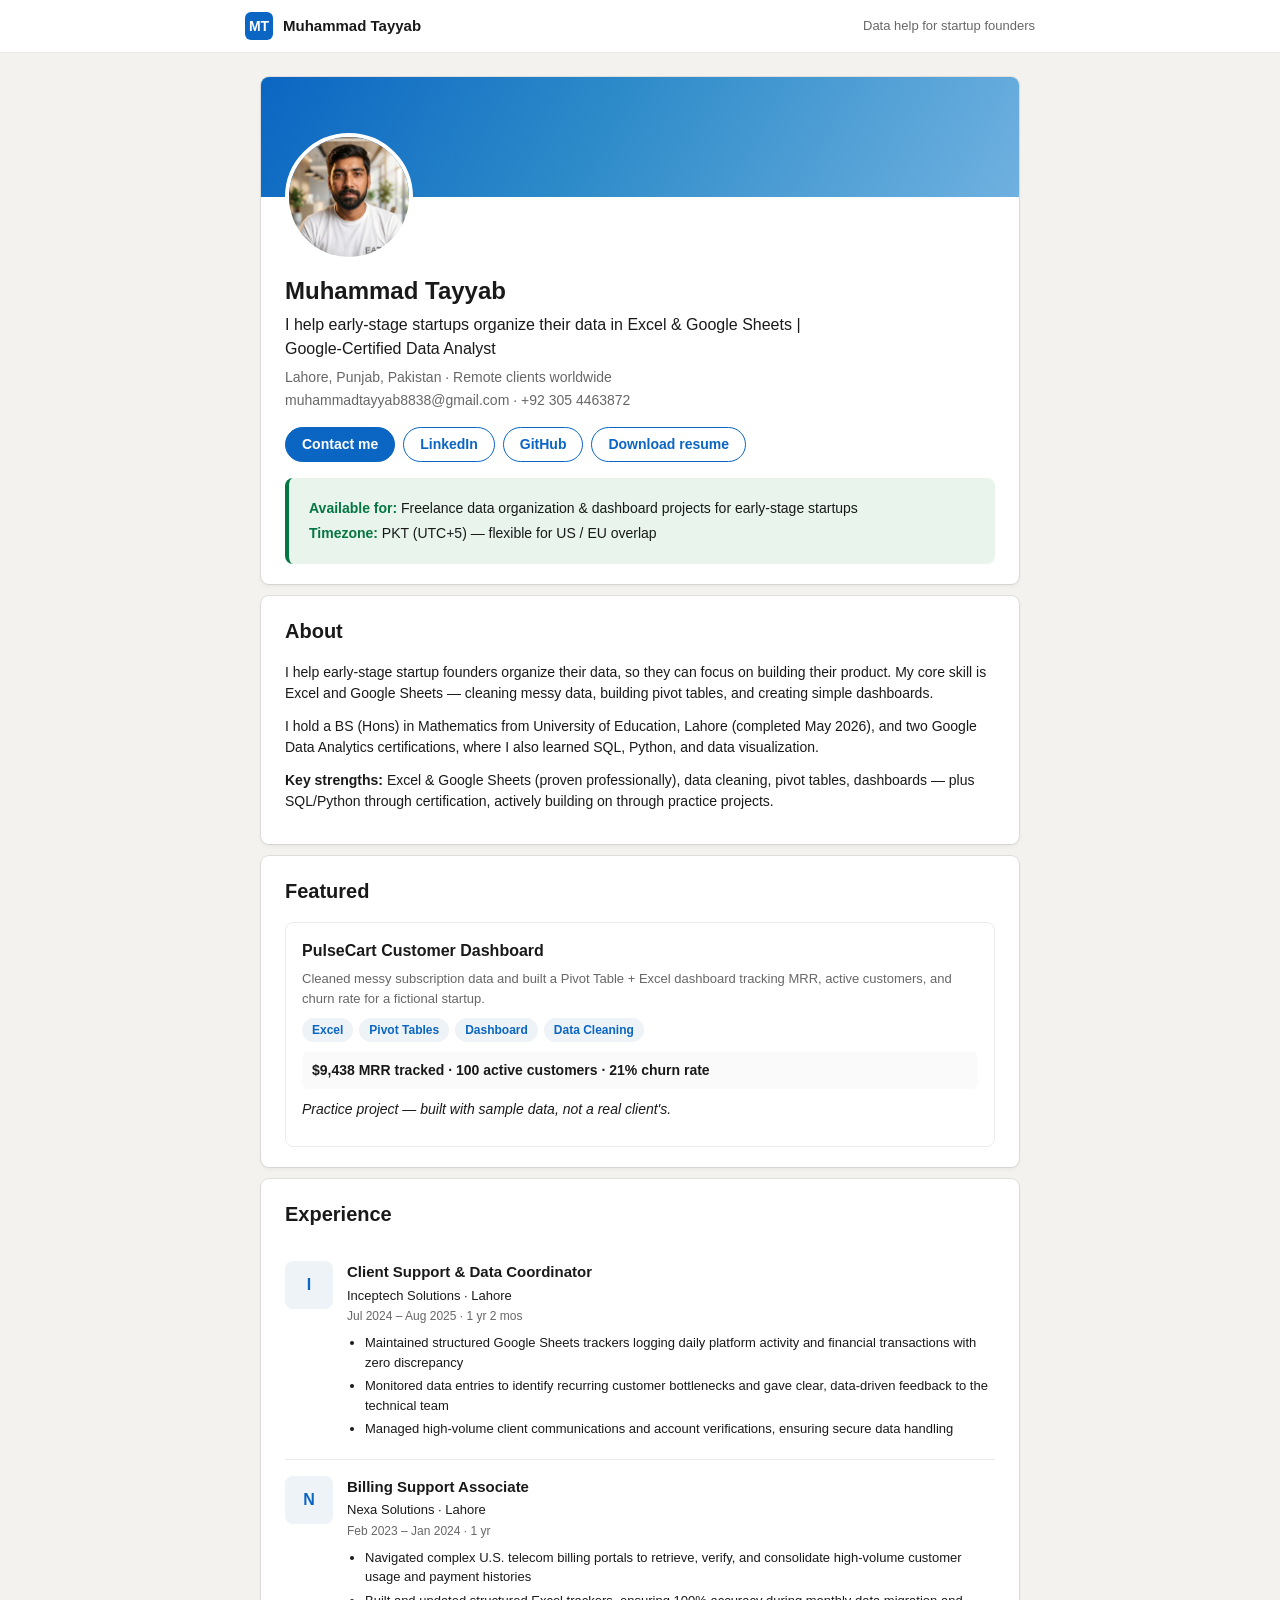
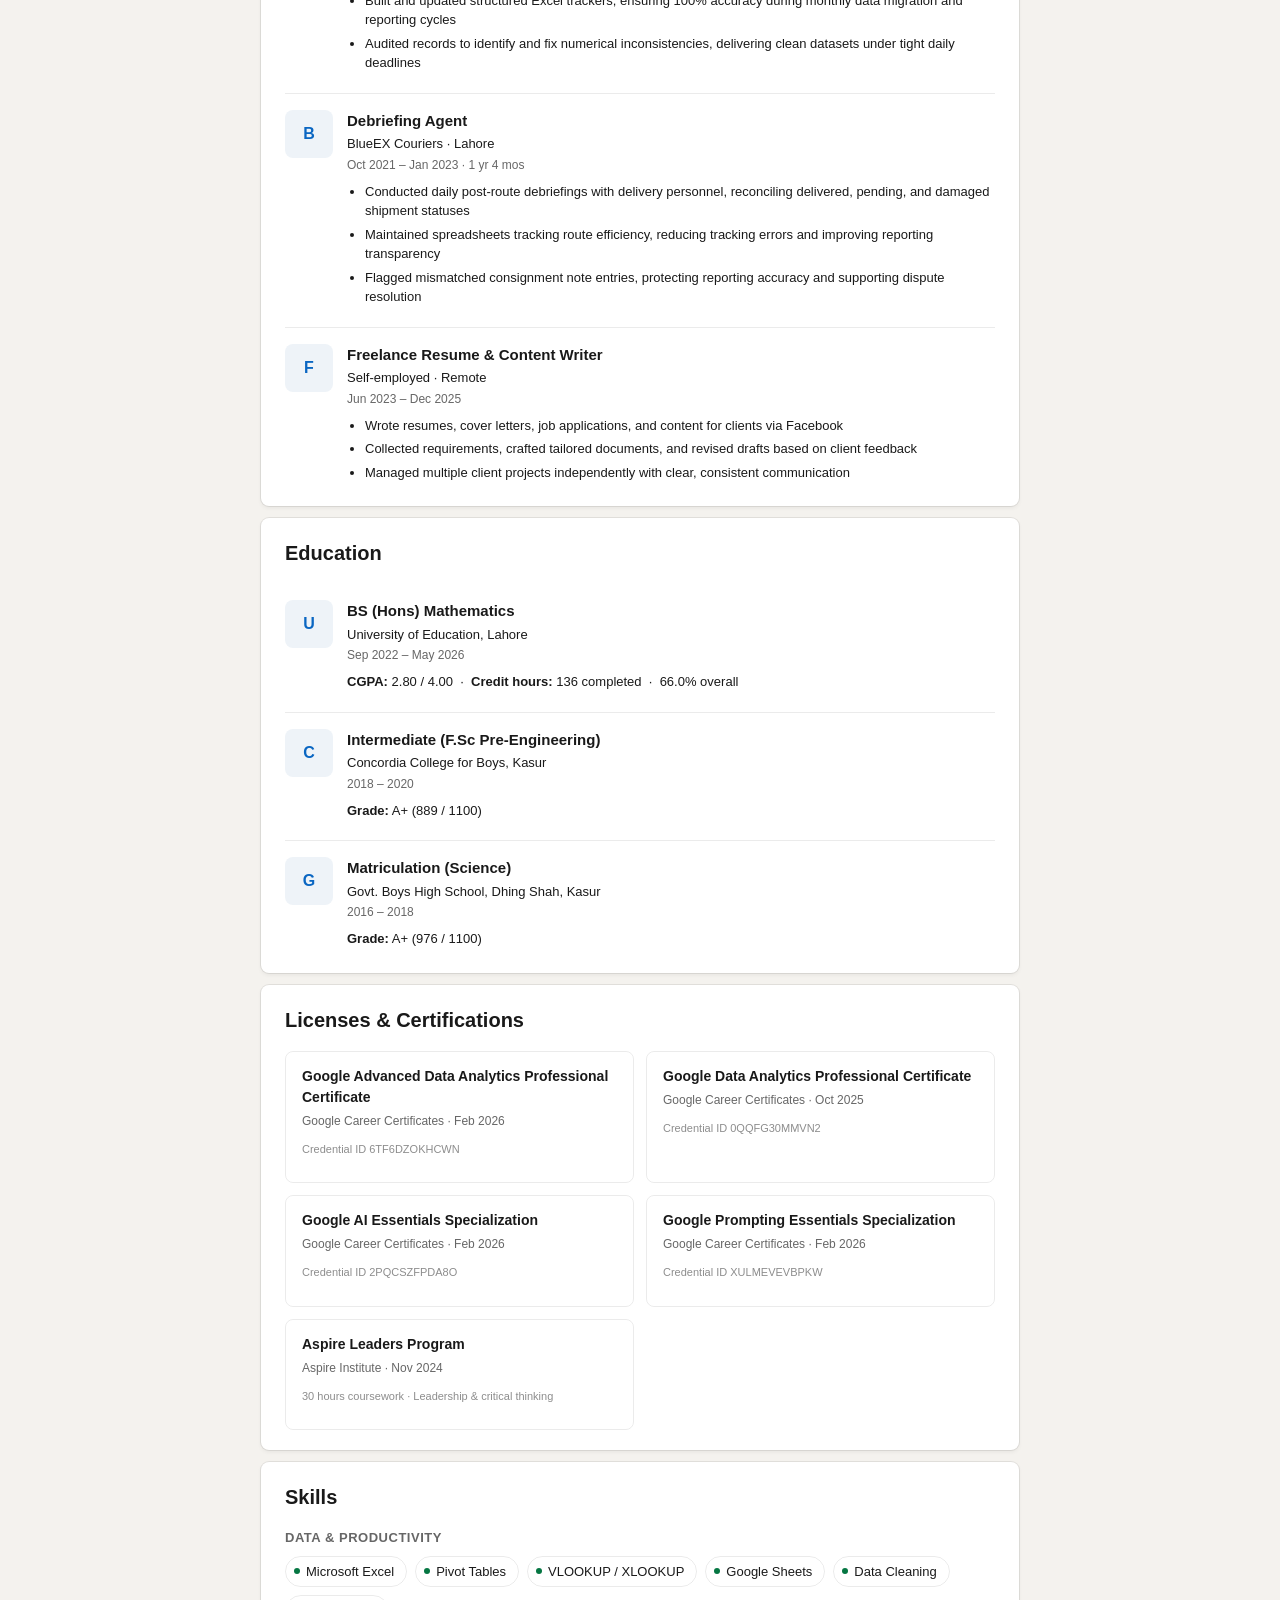
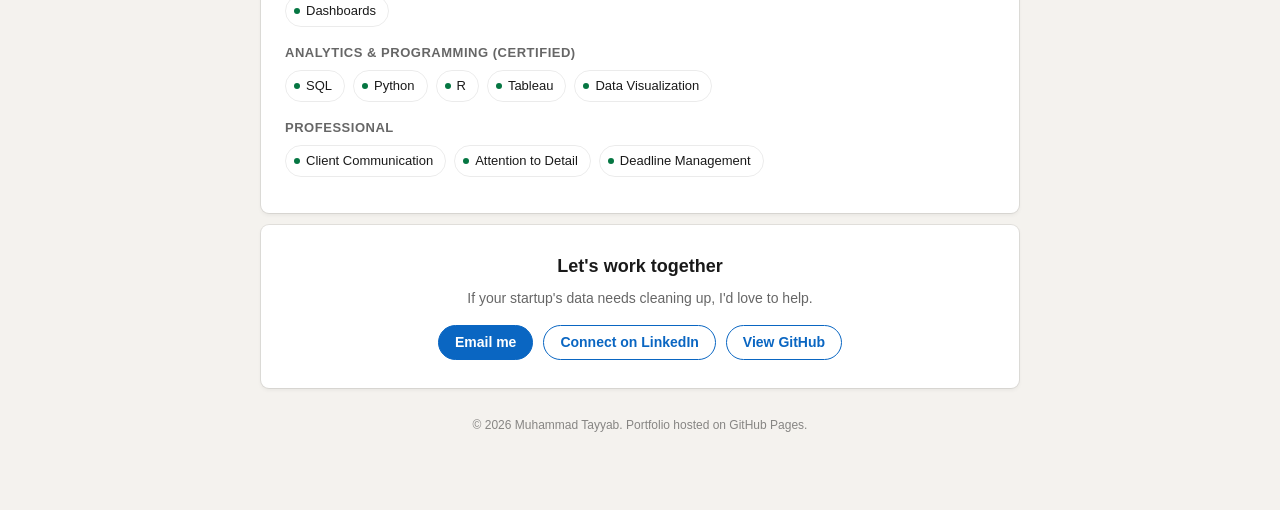
==== commit e1d3f60e: "Update featured projects and add image gallery Removed Cyclistic Bike-Share project details and adde" ====
--- a/index.html
+++ b/index.html
@@ -78,8 +78,9 @@
     <div class="featured-grid">
 
       <div class="feature-card">
-        <div class="feature-thumb">
-          <img src="images/pulsecart-dashboard.png" alt="PulseCart customer dashboard screenshot" onerror="this.parentElement.innerHTML='Add images/pulsecart-dashboard.png';">
+        <div class="feature-gallery">
+          <img src="images/pulsecart-dashboard-1.png" alt="PulseCart dashboard: KPIs and MRR chart" onerror="this.style.display='none';">
+          <img src="images/pulsecart-dashboard-2.png" alt="PulseCart dashboard: New vs Churned chart and case study" onerror="this.style.display='none';">
         </div>
         <div class="feature-body">
           <h3>PulseCart Customer Dashboard</h3>
@@ -95,21 +96,6 @@
         </div>
       </div>
 
-      <div class="feature-card">
-        <div class="feature-thumb">Cyclistic Bike-Share Analysis</div>
-        <div class="feature-body">
-          <h3>Cyclistic Bike-Share Case Study</h3>
-          <p class="desc">Google Data Analytics Capstone. Cleaned and analyzed 12 months of ride data (5M+ records) to understand member vs. casual rider behavior.</p>
-          <div class="tag-row">
-            <span class="tag">R</span>
-            <span class="tag">Tableau</span>
-            <span class="tag">Data Cleaning</span>
-            <span class="tag">Case Study</span>
-          </div>
-          <p class="impact-line">Built interactive dashboards showing peak usage times, popular routes, and rider retention</p>
-        </div>
-      </div>
-
     </div>
   </section>
 
--- a/style.css
+++ b/style.css
@@ -1,215 +1,339 @@
-/* Reset and Base Styles */
-* {
-    margin: 0;
-    padding: 0;
-    box-sizing: border-box;
-}
+/* ============================================
+   Muhammad Tayyab — Portfolio
+   Theme: LinkedIn's visual language (colors, card
+   layout, typography) — not a literal clone of
+   LinkedIn's product chrome, logo, or nav.
+   ============================================ */
+
+:root {
+  --li-blue: #0A66C2;
+  --li-blue-dark: #004182;
+  --li-blue-tint: #EEF3F8;
+  --li-bg: #F4F2EE;
+  --li-card: #FFFFFF;
+  --li-text: rgba(0,0,0,0.9);
+  --li-text-secondary: rgba(0,0,0,0.6);
+  --li-text-tertiary: rgba(0,0,0,0.45);
+  --li-border: rgba(0,0,0,0.08);
+  --li-green: #057642;
+  --li-green-bg: #E9F5EC;
+  --radius: 8px;
+  --shadow: 0 0 0 1px rgba(0,0,0,0.08), 0 2px 4px rgba(0,0,0,0.06);
+  --shadow-hover: 0 0 0 1px rgba(0,0,0,0.08), 0 4px 12px rgba(0,0,0,0.12);
+  --font: -apple-system, BlinkMacSystemFont, "Segoe UI", Roboto, Helvetica, Arial, sans-serif;
+}
+
+* { box-sizing: border-box; }
 
 body {
-    font-family: 'Segoe UI', Tahoma, Geneva, Verdana, sans-serif;
-    line-height: 1.6;
-    color: #333;
-    max-width: 1000px;
-    margin: 0 auto;
-    padding: 20px;
-    background-color: #f8f9fa;
-}
-
-/* Header */
-header {
-    background: linear-gradient(135deg, #1a73e8, #0d47a1);
-    color: white;
-    padding: 40px 20px;
-    border-radius: 10px;
-    margin-bottom: 30px;
-    text-align: center;
-}
-
-header h1 {
-    font-size: 2.5rem;
-    margin-bottom: 10px;
-}
-
-header .tagline {
-    font-size: 1.2rem;
-    opacity: 0.9;
-    margin-bottom: 20px;
-}
-
-.contact-bar {
-    display: flex;
-    justify-content: center;
-    gap: 20px;
-    flex-wrap: wrap;
-}
-
-.contact-bar a {
-    color: white;
-    text-decoration: none;
-    padding: 8px 15px;
-    background: rgba(255, 255, 255, 0.2);
-    border-radius: 5px;
-    transition: background 0.3s;
-}
-
-.contact-bar a:hover {
-    background: rgba(255, 255, 255, 0.3);
-}
-
-/* Navigation */
-nav {
-    background: white;
-    padding: 15px;
-    border-radius: 8px;
-    margin-bottom: 30px;
-    box-shadow: 0 2px 10px rgba(0,0,0,0.1);
-}
-
-nav ul {
-    display: flex;
-    justify-content: center;
-    list-style: none;
-    gap: 30px;
-}
-
-nav a {
-    color: #1a73e8;
-    text-decoration: none;
-    font-weight: 600;
-    padding: 5px 10px;
-    border-radius: 4px;
-}
-
-nav a:hover {
-    background: #e8f0fe;
-}
-
-/* Sections */
-section {
-    background: white;
-    padding: 30px;
-    border-radius: 8px;
-    margin-bottom: 30px;
-    box-shadow: 0 2px 10px rgba(0,0,0,0.1);
-}
-
-section h2 {
-    color: #1a73e8;
-    border-bottom: 3px solid #1a73e8;
-    padding-bottom: 10px;
-    margin-bottom: 20px;
-}
-
-/* Projects */
-.project-grid {
-    display: grid;
-    grid-template-columns: repeat(auto-fit, minmax(300px, 1fr));
-    gap: 20px;
-    margin-top: 20px;
-}
-
-.project-card {
-    border: 1px solid #ddd;
-    border-radius: 8px;
-    padding: 20px;
-    transition: transform 0.3s, box-shadow 0.3s;
-}
-
-.project-card:hover {
-    transform: translateY(-5px);
-    box-shadow: 0 5px 15px rgba(0,0,0,0.1);
-}
-
-.project-card h3 {
-    color: #1a73e8;
-    margin-bottom: 10px;
-}
-
-.project-card .tech {
-    display: flex;
-    flex-wrap: wrap;
-    gap: 8px;
-    margin: 15px 0;
-}
-
-.tech-tag {
-    background: #e8f0fe;
-    color: #1a73e8;
-    padding: 4px 10px;
-    border-radius: 20px;
-    font-size: 0.9rem;
-}
-
-.project-link {
-    display: inline-block;
-    background: #1a73e8;
-    color: white;
-    padding: 8px 15px;
-    border-radius: 5px;
-    text-decoration: none;
-    margin-top: 10px;
-}
-
-.project-link:hover {
-    background: #0d47a1;
-}
-
-/* Skills */
-.skills-container {
-    display: grid;
-    grid-template-columns: repeat(auto-fit, minmax(200px, 1fr));
-    gap: 20px;
-}
-
-.skill-category h3 {
-    color: #333;
-    margin-bottom: 10px;
-    font-size: 1.1rem;
-}
-
-.skill-category ul {
-    list-style: none;
-}
-
-.skill-category li {
-    padding: 5px 0;
-    border-bottom: 1px solid #eee;
-}
-
-/* Footer */
-footer {
-    text-align: center;
-    padding: 20px;
-    color: #666;
-    margin-top: 30px;
-    border-top: 1px solid #ddd;
-}
-
-/* Mobile Responsive */
-@media (max-width: 768px) {
-    body {
-        padding: 10px;
-    }
-    
-    header {
-        padding: 30px 15px;
-    }
-    
-    header h1 {
-        font-size: 2rem;
-    }
-    
-    nav ul {
-        flex-direction: column;
-        gap: 15px;
-        text-align: center;
-    }
-    
-    section {
-        padding: 20px;
-    }
-    
-    .project-grid {
-        grid-template-columns: 1fr;
-    }
-}
+  margin: 0;
+  font-family: var(--font);
+  background: var(--li-bg);
+  color: var(--li-text);
+  line-height: 1.5;
+  -webkit-font-smoothing: antialiased;
+}
+
+a { color: var(--li-blue); text-decoration: none; }
+a:hover { text-decoration: underline; }
+
+.wrap {
+  max-width: 790px;
+  margin: 0 auto;
+  padding: 24px 16px 64px;
+}
+
+/* ---------- Top identity bar ---------- */
+.topbar {
+  background: var(--li-card);
+  border-bottom: 1px solid var(--li-border);
+  padding: 12px 16px;
+  display: flex;
+  align-items: center;
+  justify-content: center;
+  position: sticky;
+  top: 0;
+  z-index: 10;
+}
+.topbar-inner {
+  max-width: 790px;
+  width: 100%;
+  display: flex;
+  align-items: center;
+  gap: 10px;
+}
+.topbar-mark {
+  width: 28px;
+  height: 28px;
+  border-radius: 6px;
+  background: var(--li-blue);
+  color: #fff;
+  display: flex;
+  align-items: center;
+  justify-content: center;
+  font-weight: 700;
+  font-size: 14px;
+  flex-shrink: 0;
+}
+.topbar-name {
+  font-weight: 600;
+  font-size: 15px;
+}
+.topbar-tag {
+  color: var(--li-text-secondary);
+  font-size: 13px;
+  margin-left: auto;
+  display: none;
+}
+@media (min-width: 560px) {
+  .topbar-tag { display: block; }
+}
+
+/* ---------- Card base ---------- */
+.card {
+  background: var(--li-card);
+  border-radius: var(--radius);
+  box-shadow: var(--shadow);
+  margin-bottom: 12px;
+  overflow: hidden;
+}
+
+/* ---------- Profile header card ---------- */
+.profile-card { padding: 0 0 20px; }
+.banner {
+  height: 120px;
+  background: linear-gradient(120deg, #0A66C2 0%, #2E8BC9 45%, #6FB1E0 100%);
+}
+.profile-photo {
+  width: 128px;
+  height: 128px;
+  border-radius: 50%;
+  border: 4px solid #fff;
+  object-fit: cover;
+  margin-top: -64px;
+  margin-left: 24px;
+  display: block;
+  background: #fff;
+}
+.profile-body { padding: 12px 24px 0; }
+.profile-body h1 {
+  margin: 0 0 4px;
+  font-size: 24px;
+  font-weight: 700;
+}
+.headline {
+  font-size: 16px;
+  color: var(--li-text);
+  margin: 0 0 6px;
+  max-width: 560px;
+}
+.meta-line {
+  font-size: 14px;
+  color: var(--li-text-secondary);
+  margin: 2px 0;
+}
+.meta-line a { color: var(--li-text-secondary); }
+
+.contact-row {
+  display: flex;
+  flex-wrap: wrap;
+  gap: 8px;
+  margin-top: 16px;
+}
+.pill-btn {
+  display: inline-flex;
+  align-items: center;
+  gap: 6px;
+  padding: 6px 16px;
+  border-radius: 20px;
+  font-size: 14px;
+  font-weight: 600;
+  border: 1px solid var(--li-blue);
+  color: var(--li-blue);
+  background: #fff;
+}
+.pill-btn:hover { background: var(--li-blue-tint); text-decoration: none; }
+.pill-btn.filled {
+  background: var(--li-blue);
+  color: #fff;
+}
+.pill-btn.filled:hover { background: var(--li-blue-dark); }
+
+/* ---------- Open-to / highlight card ---------- */
+.open-to {
+  background: var(--li-green-bg);
+  border-left: 4px solid var(--li-green);
+  border-radius: var(--radius);
+  padding: 16px 20px;
+  margin: 16px 24px 0;
+}
+.open-to p { margin: 4px 0; font-size: 14px; }
+.open-to strong { color: var(--li-green); }
+
+/* ---------- Section cards ---------- */
+.section { padding: 20px 24px; }
+.section h2 {
+  font-size: 20px;
+  font-weight: 700;
+  margin: 0 0 16px;
+  color: var(--li-text);
+}
+.section p { font-size: 14px; color: var(--li-text); }
+
+/* ---------- About ---------- */
+.about p { margin: 0 0 12px; }
+.strengths { font-size: 14px; }
+
+/* ---------- Featured / projects ---------- */
+.featured-grid {
+  display: grid;
+  grid-template-columns: 1fr;
+  gap: 16px;
+}
+.feature-card {
+  border: 1px solid var(--li-border);
+  border-radius: var(--radius);
+  overflow: hidden;
+  transition: box-shadow 0.15s ease;
+}
+.feature-card:hover { box-shadow: var(--shadow-hover); }
+.feature-thumb {
+  width: 100%;
+  aspect-ratio: 16/8;
+  background: linear-gradient(135deg, var(--li-blue-tint), #DCE9F5);
+  display: flex;
+  align-items: center;
+  justify-content: center;
+  color: var(--li-blue);
+  font-size: 14px;
+  font-weight: 600;
+  overflow: hidden;
+}
+.feature-thumb img { width: 100%; height: 100%; object-fit: cover; }
+.feature-body { padding: 16px; }
+.feature-body h3 { margin: 0 0 6px; font-size: 16px; }
+.feature-body p.desc { margin: 0 0 10px; font-size: 13px; color: var(--li-text-secondary); }
+.tag-row { display: flex; flex-wrap: wrap; gap: 6px; margin-bottom: 10px; }
+.tag {
+  background: var(--li-blue-tint);
+  color: var(--li-blue);
+  font-size: 12px;
+  font-weight: 600;
+  padding: 3px 10px;
+  border-radius: 12px;
+}
+.impact-line {
+  font-size: 13px;
+  font-weight: 600;
+  color: var(--li-text);
+  background: #FAFAFA;
+  border-radius: 6px;
+  padding: 8px 10px;
+  margin: 0 0 10px;
+}
+.sample-note {
+  font-size: 12px;
+  color: var(--li-text-tertiary);
+  font-style: italic;
+  margin: 0 0 10px;
+}
+
+/* ---------- Experience / Education items ---------- */
+.exp-item, .edu-item {
+  display: flex;
+  gap: 14px;
+  padding: 16px 0;
+  border-bottom: 1px solid var(--li-border);
+}
+.exp-item:last-child, .edu-item:last-child { border-bottom: none; padding-bottom: 0; }
+.exp-item:first-child, .edu-item:first-child { padding-top: 0; }
+.logo-box {
+  width: 48px;
+  height: 48px;
+  border-radius: 8px;
+  background: var(--li-blue-tint);
+  color: var(--li-blue);
+  display: flex;
+  align-items: center;
+  justify-content: center;
+  font-weight: 700;
+  font-size: 16px;
+  flex-shrink: 0;
+}
+.exp-content h3 { margin: 0; font-size: 15px; font-weight: 600; }
+.exp-content .org { font-size: 13px; color: var(--li-text); margin: 2px 0; }
+.exp-content .dates { font-size: 12px; color: var(--li-text-secondary); margin: 0 0 8px; }
+.exp-content ul { margin: 0; padding-left: 18px; font-size: 13px; color: var(--li-text); }
+.exp-content li { margin-bottom: 4px; }
+
+/* ---------- Certifications ---------- */
+.cert-grid {
+  display: grid;
+  grid-template-columns: 1fr;
+  gap: 12px;
+}
+@media (min-width: 600px) {
+  .cert-grid { grid-template-columns: 1fr 1fr; }
+}
+.cert-card {
+  border: 1px solid var(--li-border);
+  border-radius: var(--radius);
+  padding: 14px 16px;
+}
+.cert-card h3 { margin: 0 0 4px; font-size: 14px; }
+.cert-card .issuer { font-size: 12px; color: var(--li-text-secondary); margin: 0 0 6px; }
+.cert-card .cert-id { font-size: 11px; color: var(--li-text-tertiary); }
+
+/* ---------- Skills ---------- */
+.skill-group { margin-bottom: 16px; }
+.skill-group h3 {
+  font-size: 13px;
+  text-transform: uppercase;
+  letter-spacing: 0.04em;
+  color: var(--li-text-secondary);
+  margin: 0 0 8px;
+}
+.skill-pills { display: flex; flex-wrap: wrap; gap: 8px; }
+.skill-pill {
+  display: flex;
+  align-items: center;
+  gap: 6px;
+  border: 1px solid var(--li-border);
+  border-radius: 16px;
+  padding: 5px 12px 5px 8px;
+  font-size: 13px;
+}
+.skill-pill .dot {
+  width: 6px; height: 6px; border-radius: 50%;
+  background: var(--li-green);
+}
+
+/* ---------- Footer / contact ---------- */
+.footer-card { text-align: center; padding: 28px 24px; }
+.footer-card h2 { font-size: 18px; margin: 0 0 8px; }
+.footer-card p { color: var(--li-text-secondary); font-size: 14px; margin: 0 0 16px; }
+.footer-actions { display: flex; flex-wrap: wrap; gap: 10px; justify-content: center; }
+.foot-note {
+  text-align: center;
+  font-size: 12px;
+  color: var(--li-text-tertiary);
+  padding: 16px 0 0;
+}
+
+/* ---------- Responsive ---------- */
+@media (max-width: 480px) {
+  .profile-photo { width: 96px; height: 96px; margin-top: -48px; margin-left: 16px; }
+  .profile-body, .open-to, .section { padding-left: 16px; padding-right: 16px; }
+  .open-to { margin-left: 16px; margin-right: 16px; }
+  .banner { height: 90px; }
+  .profile-body h1 { font-size: 20px; }
+}
+
+/* ---------- Accessibility ---------- */
+a:focus-visible, .pill-btn:focus-visible {
+  outline: 2px solid var(--li-blue-dark);
+  outline-offset: 2px;
+}
+@media (prefers-reduced-motion: reduce) {
+  * { transition: none !important; }
+}
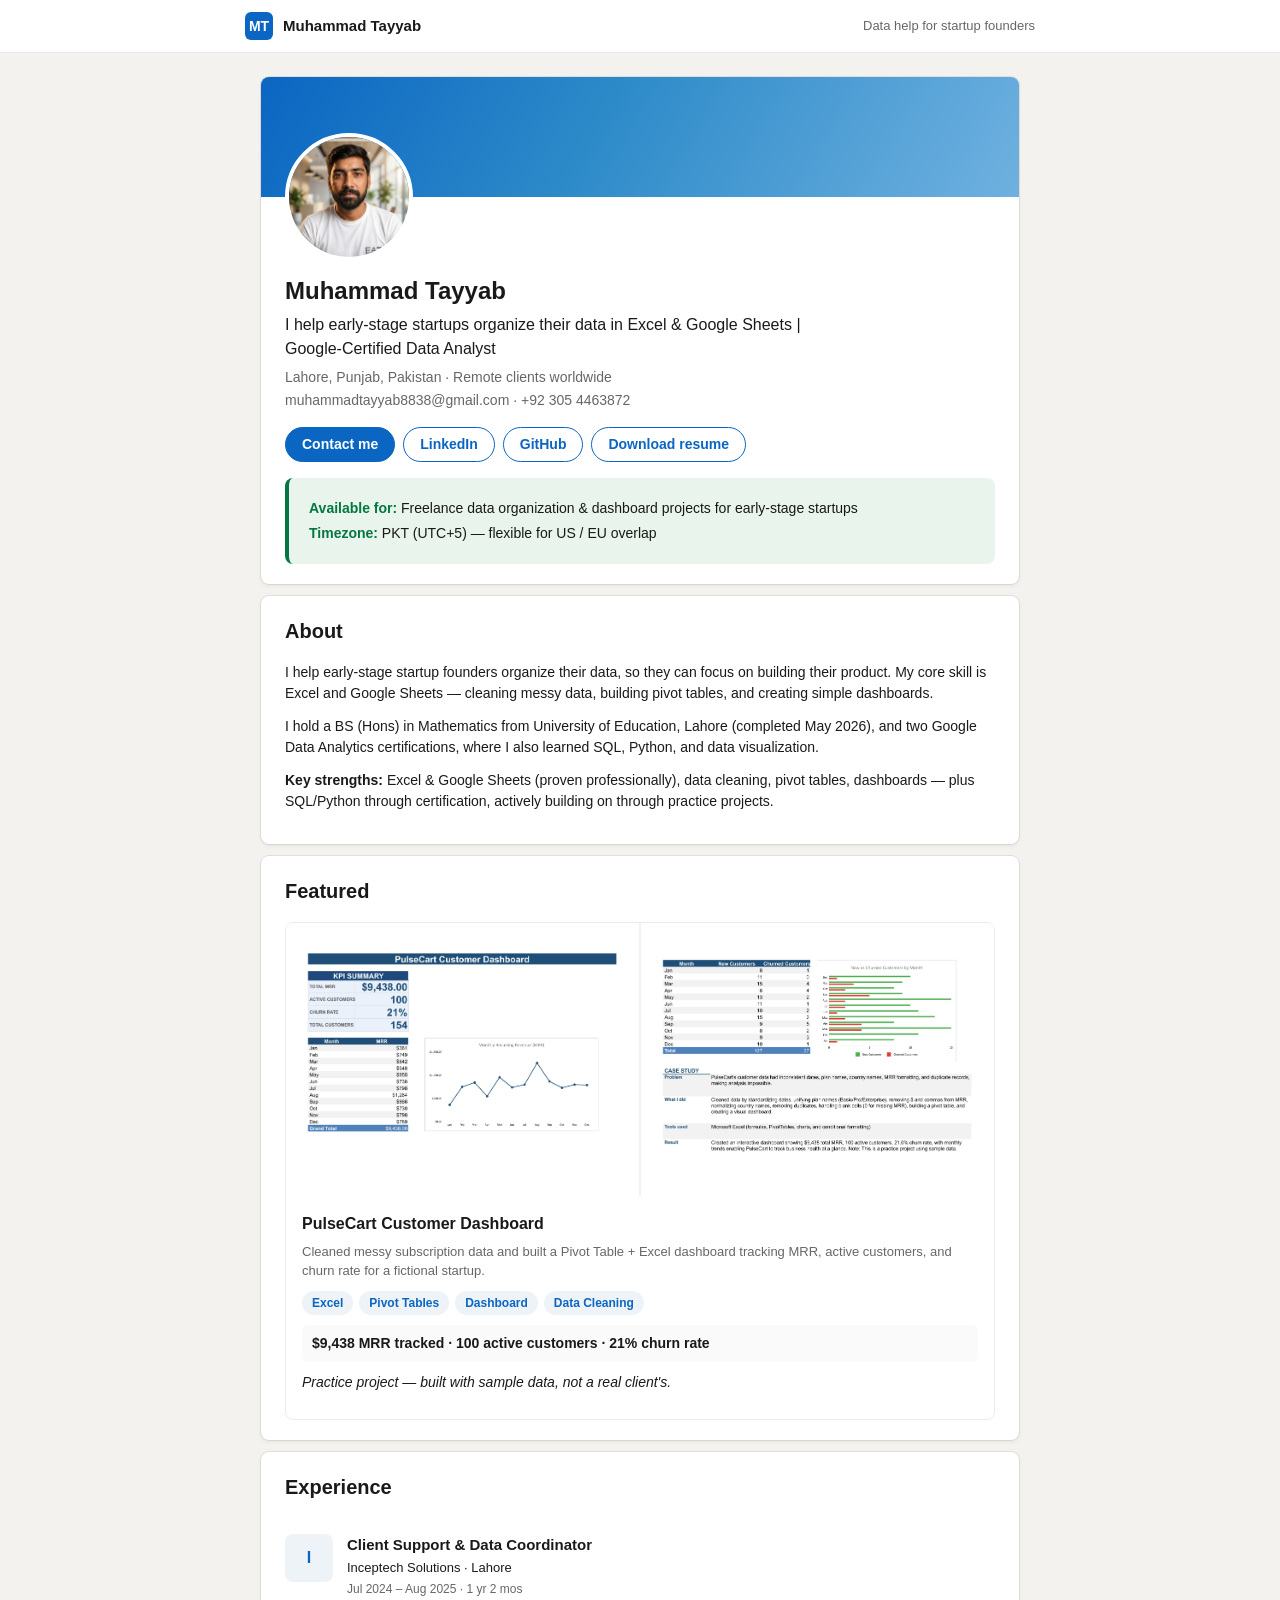
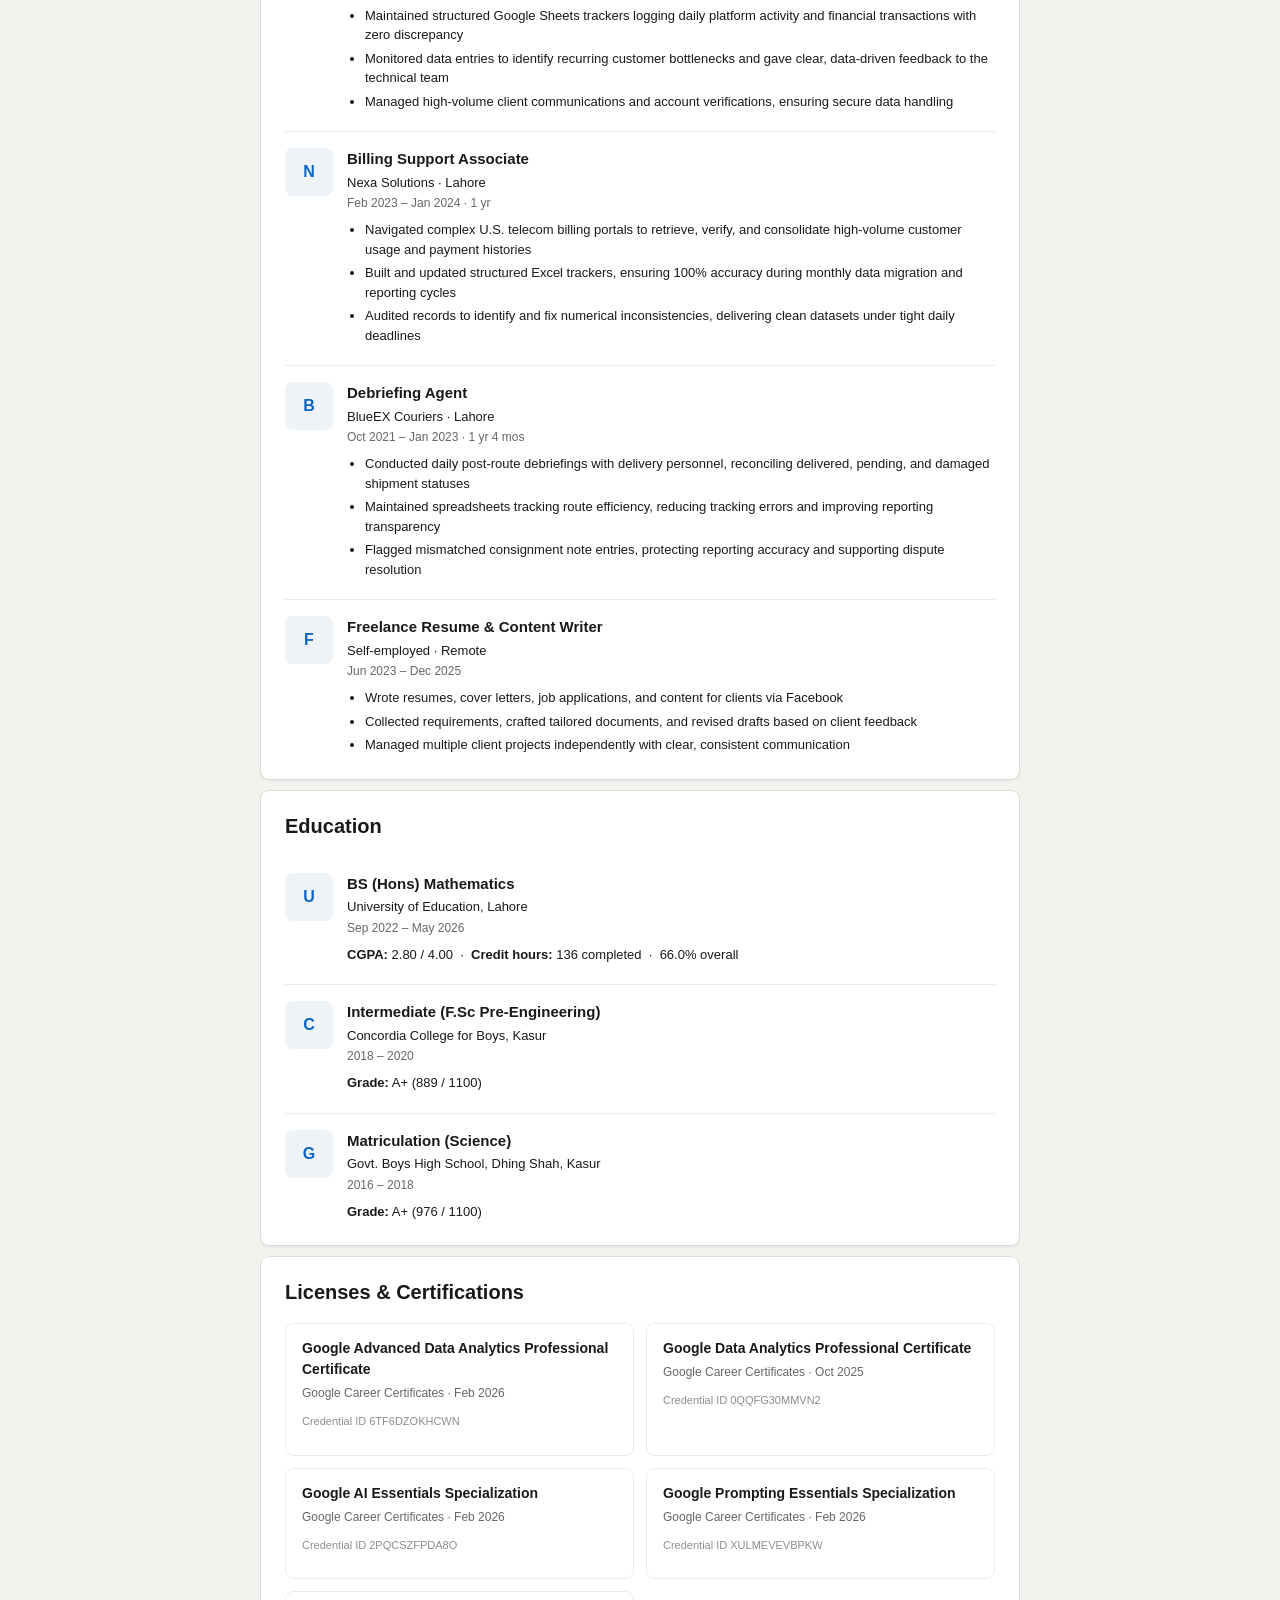
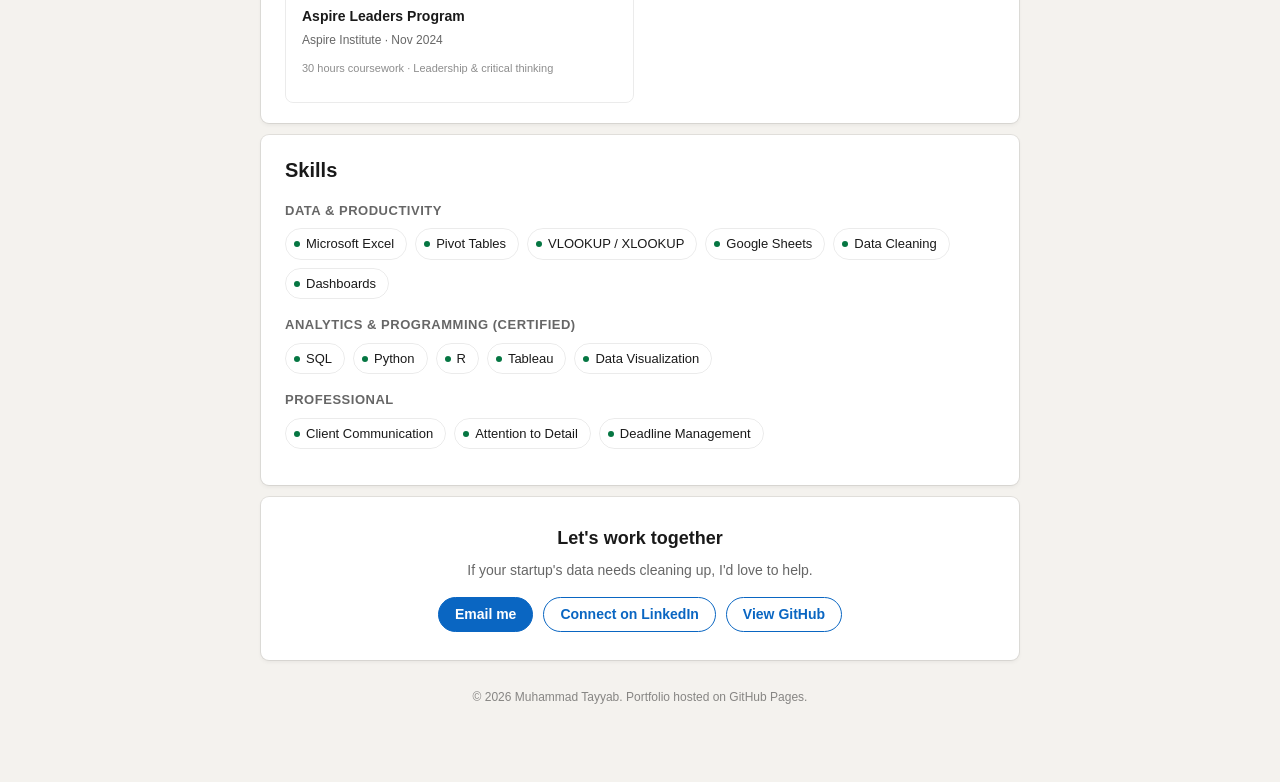
==== commit d56a40e9: "Update image file extensions in index.html" ====
--- a/index.html
+++ b/index.html
@@ -79,8 +79,8 @@
 
       <div class="feature-card">
         <div class="feature-gallery">
-          <img src="images/pulsecart-dashboard-1.png" alt="PulseCart dashboard: KPIs and MRR chart" onerror="this.style.display='none';">
-          <img src="images/pulsecart-dashboard-2.png" alt="PulseCart dashboard: New vs Churned chart and case study" onerror="this.style.display='none';">
+          <img src="images/pulsecart-dashboard-1.jpg" alt="PulseCart dashboard: KPIs and MRR chart" onerror="this.style.display='none';">
+          <img src="images/pulsecart-dashboard-2.jpg" alt="PulseCart dashboard: New vs Churned chart and case study" onerror="this.style.display='none';">
         </div>
         <div class="feature-body">
           <h3>PulseCart Customer Dashboard</h3>
--- a/style.css
+++ b/style.css
@@ -102,7 +102,9 @@
 .profile-card { padding: 0 0 20px; }
 .banner {
   height: 120px;
-  background: linear-gradient(120deg, #0A66C2 0%, #2E8BC9 45%, #6FB1E0 100%);
+  background:
+    url('images/cover-banner.jpg') center/cover no-repeat,
+    linear-gradient(120deg, #0A66C2 0%, #2E8BC9 45%, #6FB1E0 100%);
 }
 .profile-photo {
   width: 128px;
@@ -210,6 +212,23 @@
   overflow: hidden;
 }
 .feature-thumb img { width: 100%; height: 100%; object-fit: cover; }
+
+.feature-gallery {
+  display: grid;
+  grid-template-columns: 1fr 1fr;
+  gap: 2px;
+  background: var(--li-blue-tint);
+}
+.feature-gallery img {
+  width: 100%;
+  height: auto;
+  display: block;
+  object-fit: contain;
+  background: #fff;
+}
+@media (max-width: 520px) {
+  .feature-gallery { grid-template-columns: 1fr; }
+}
 .feature-body { padding: 16px; }
 .feature-body h3 { margin: 0 0 6px; font-size: 16px; }
 .feature-body p.desc { margin: 0 0 10px; font-size: 13px; color: var(--li-text-secondary); }
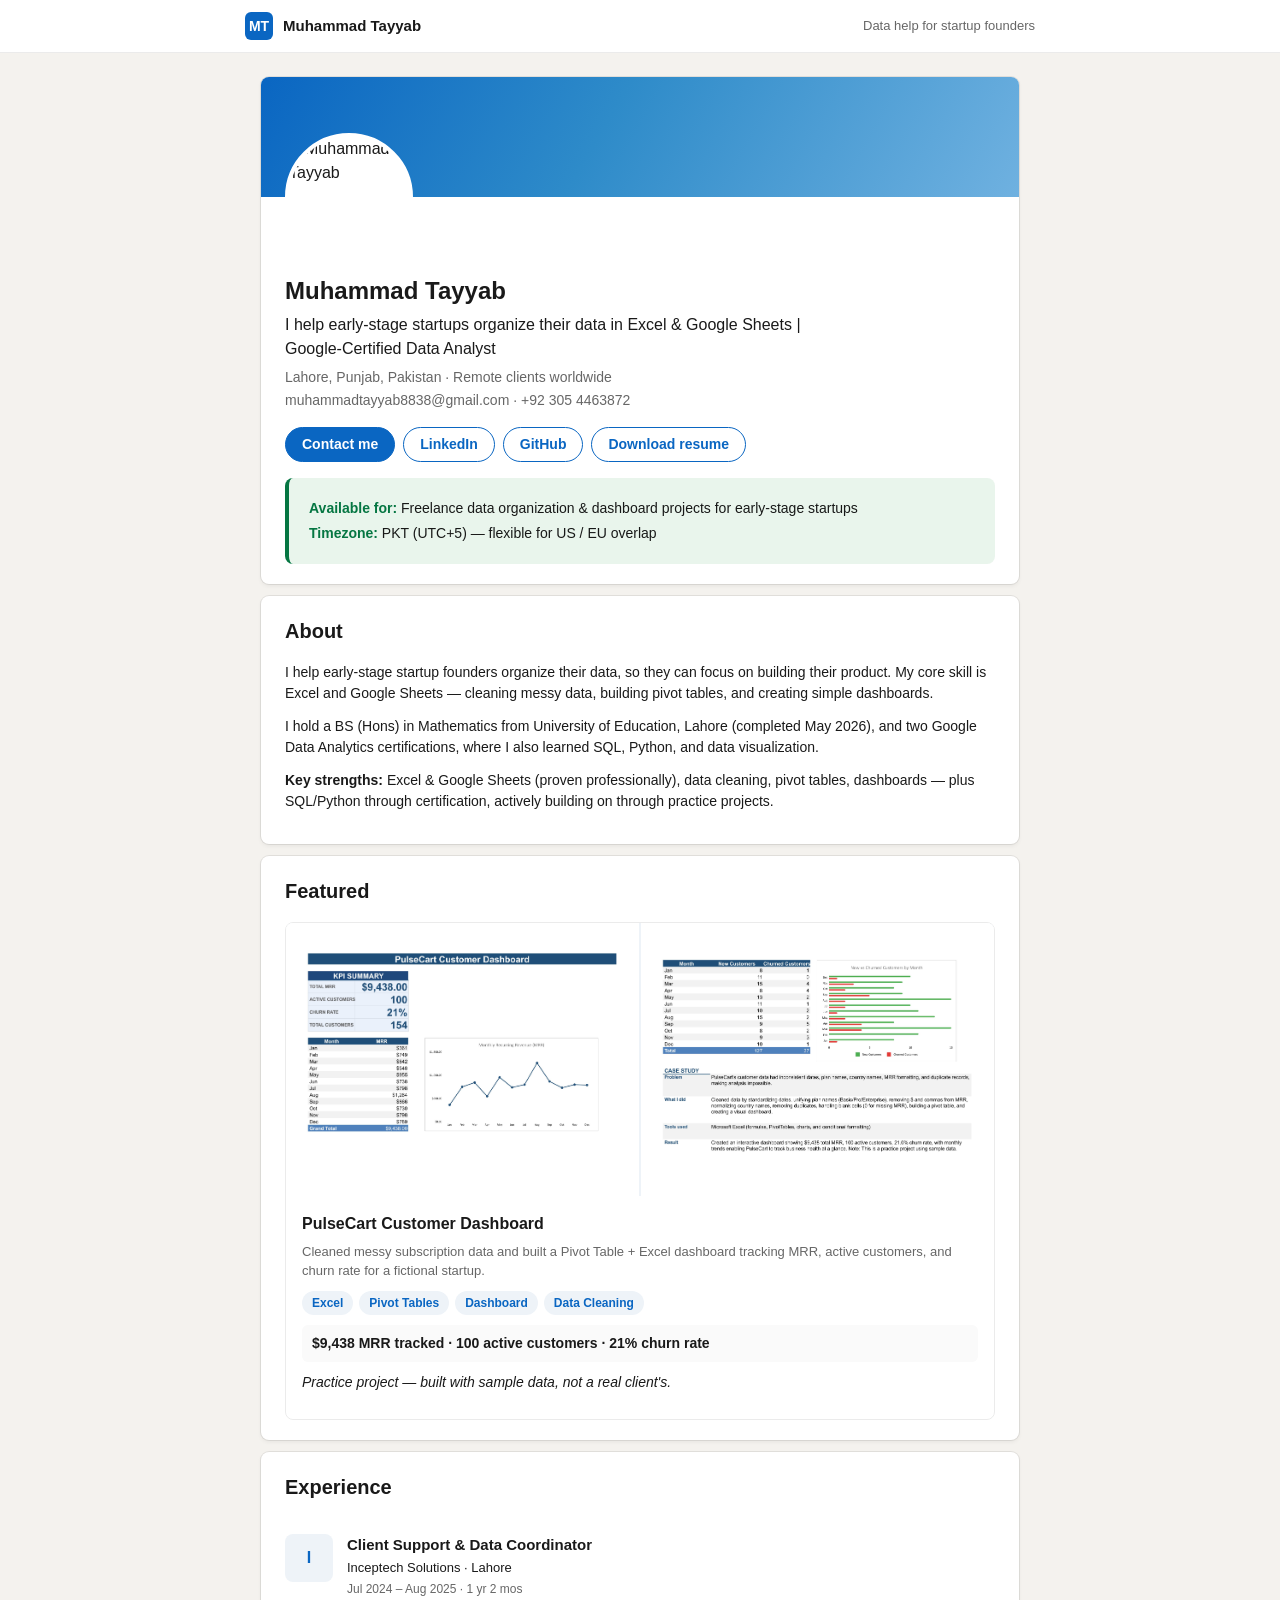
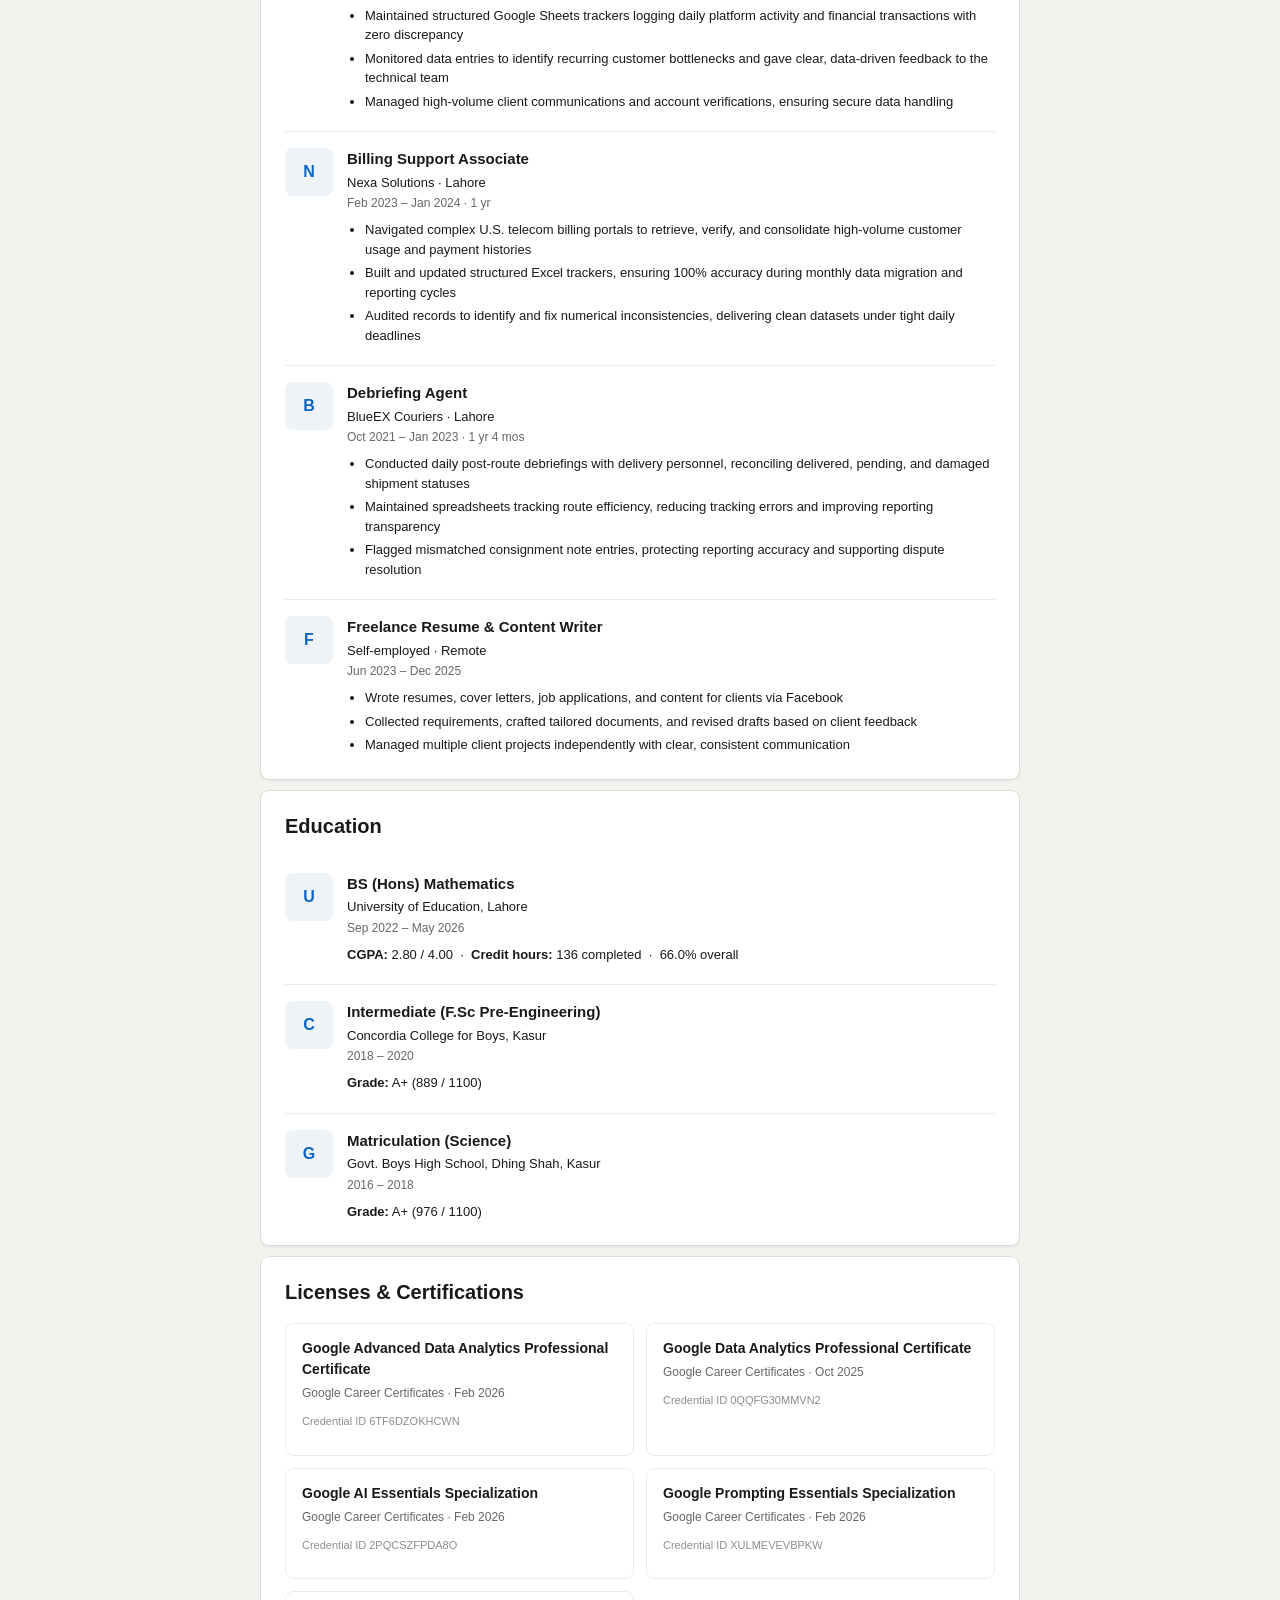
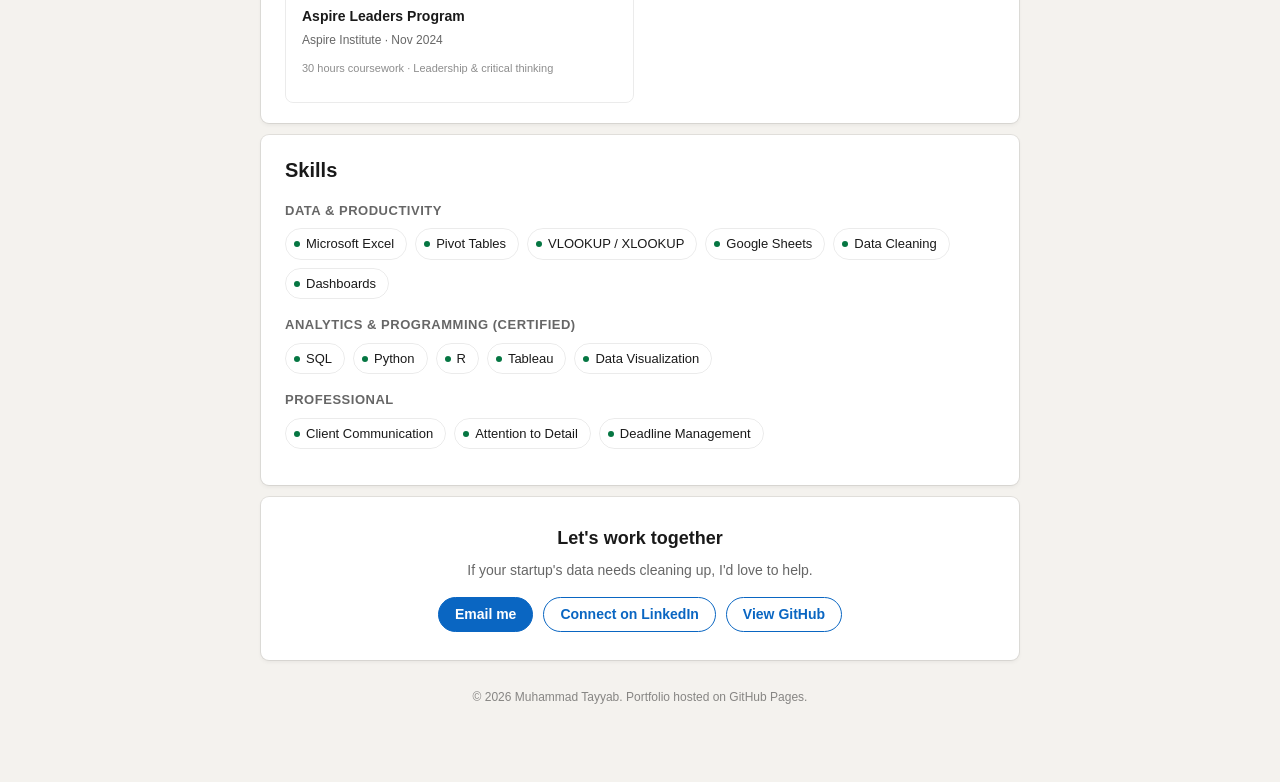
==== commit 3265b8f9: "Update index.html" ====
--- a/index.html
+++ b/index.html
@@ -43,7 +43,7 @@
   <!-- Profile card -->
   <div class="card profile-card">
     <div class="banner"></div>
-    <img class="profile-photo" src="images/profile.jpg.jpeg" alt="Muhammad Tayyab">
+    <img class="profile-photo" src="images/profile.jpeg" alt="Muhammad Tayyab">
     <div class="profile-body">
       <h1>Muhammad Tayyab</h1>
       <p class="headline">I help early-stage startups organize their data in Excel &amp; Google Sheets | Google-Certified Data Analyst</p>
@@ -54,7 +54,7 @@
         <a class="pill-btn filled" href="mailto:muhammadtayyab8838@gmail.com?subject=Data%20help%20for%20our%20startup">Contact me</a>
         <a class="pill-btn" href="https://linkedin.com/in/muhammadtayyabfreelance" target="_blank">LinkedIn</a>
         <a class="pill-btn" href="https://github.com/tayyab-data" target="_blank">GitHub</a>
-        <a class="pill-btn" href="assets/Muhammad_Tayyab_Data_Analyst_Remote.pdf" download>Download resume</a>
+        <a class="pill-btn" href="assets/Muhammad_Tayyab_Resume.pdf" download>Download resume</a>
       </div>
     </div>
 
--- a/style.css
+++ b/style.css
@@ -13,6 +13,7 @@
   --li-card: #FFFFFF;
   --li-text: rgba(0,0,0,0.9);
   --li-text-secondary: rgba(0,0,0,0.6);
+   
   --li-text-tertiary: rgba(0,0,0,0.45);
   --li-border: rgba(0,0,0,0.08);
   --li-green: #057642;
@@ -103,7 +104,7 @@
 .banner {
   height: 120px;
   background:
-    url('images/cover-banner.jpg') center/cover no-repeat,
+    url('images/cover-banner.ipg') center/cover no-repeat,
     linear-gradient(120deg, #0A66C2 0%, #2E8BC9 45%, #6FB1E0 100%);
 }
 .profile-photo {
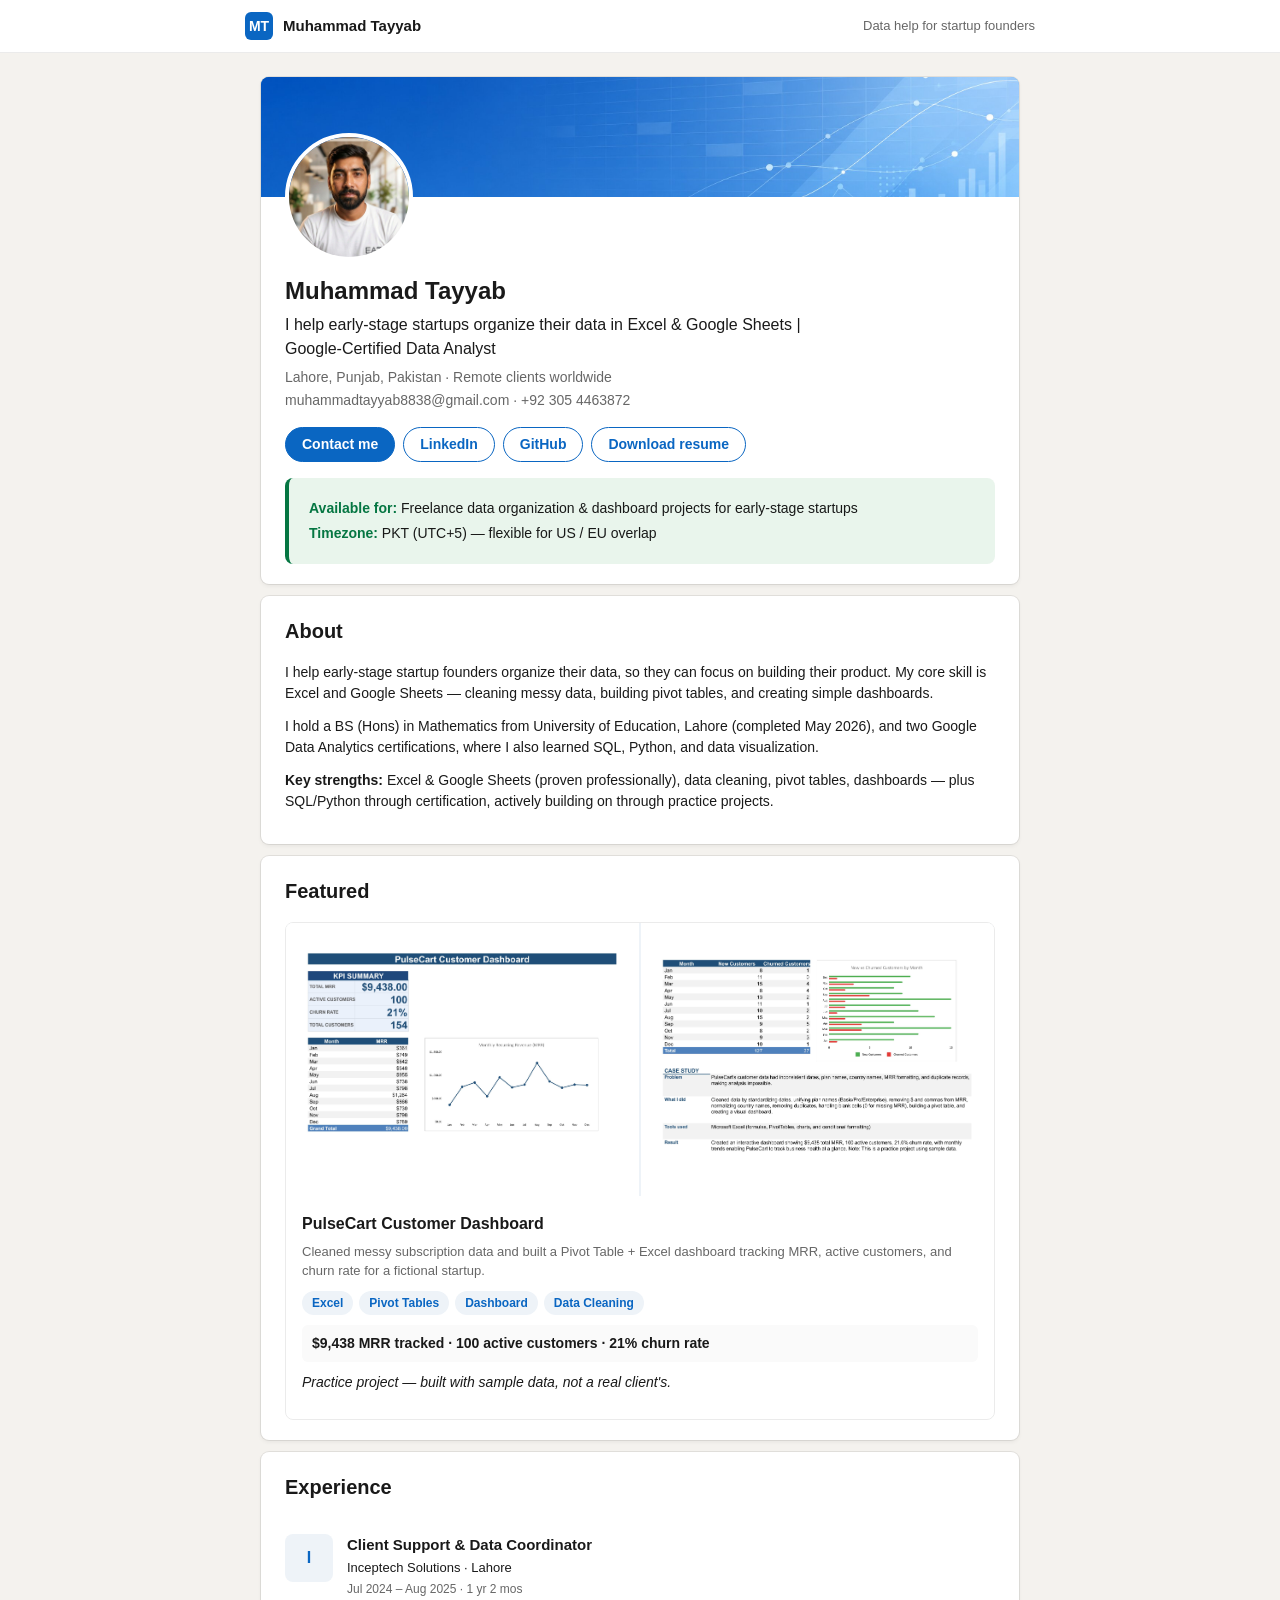
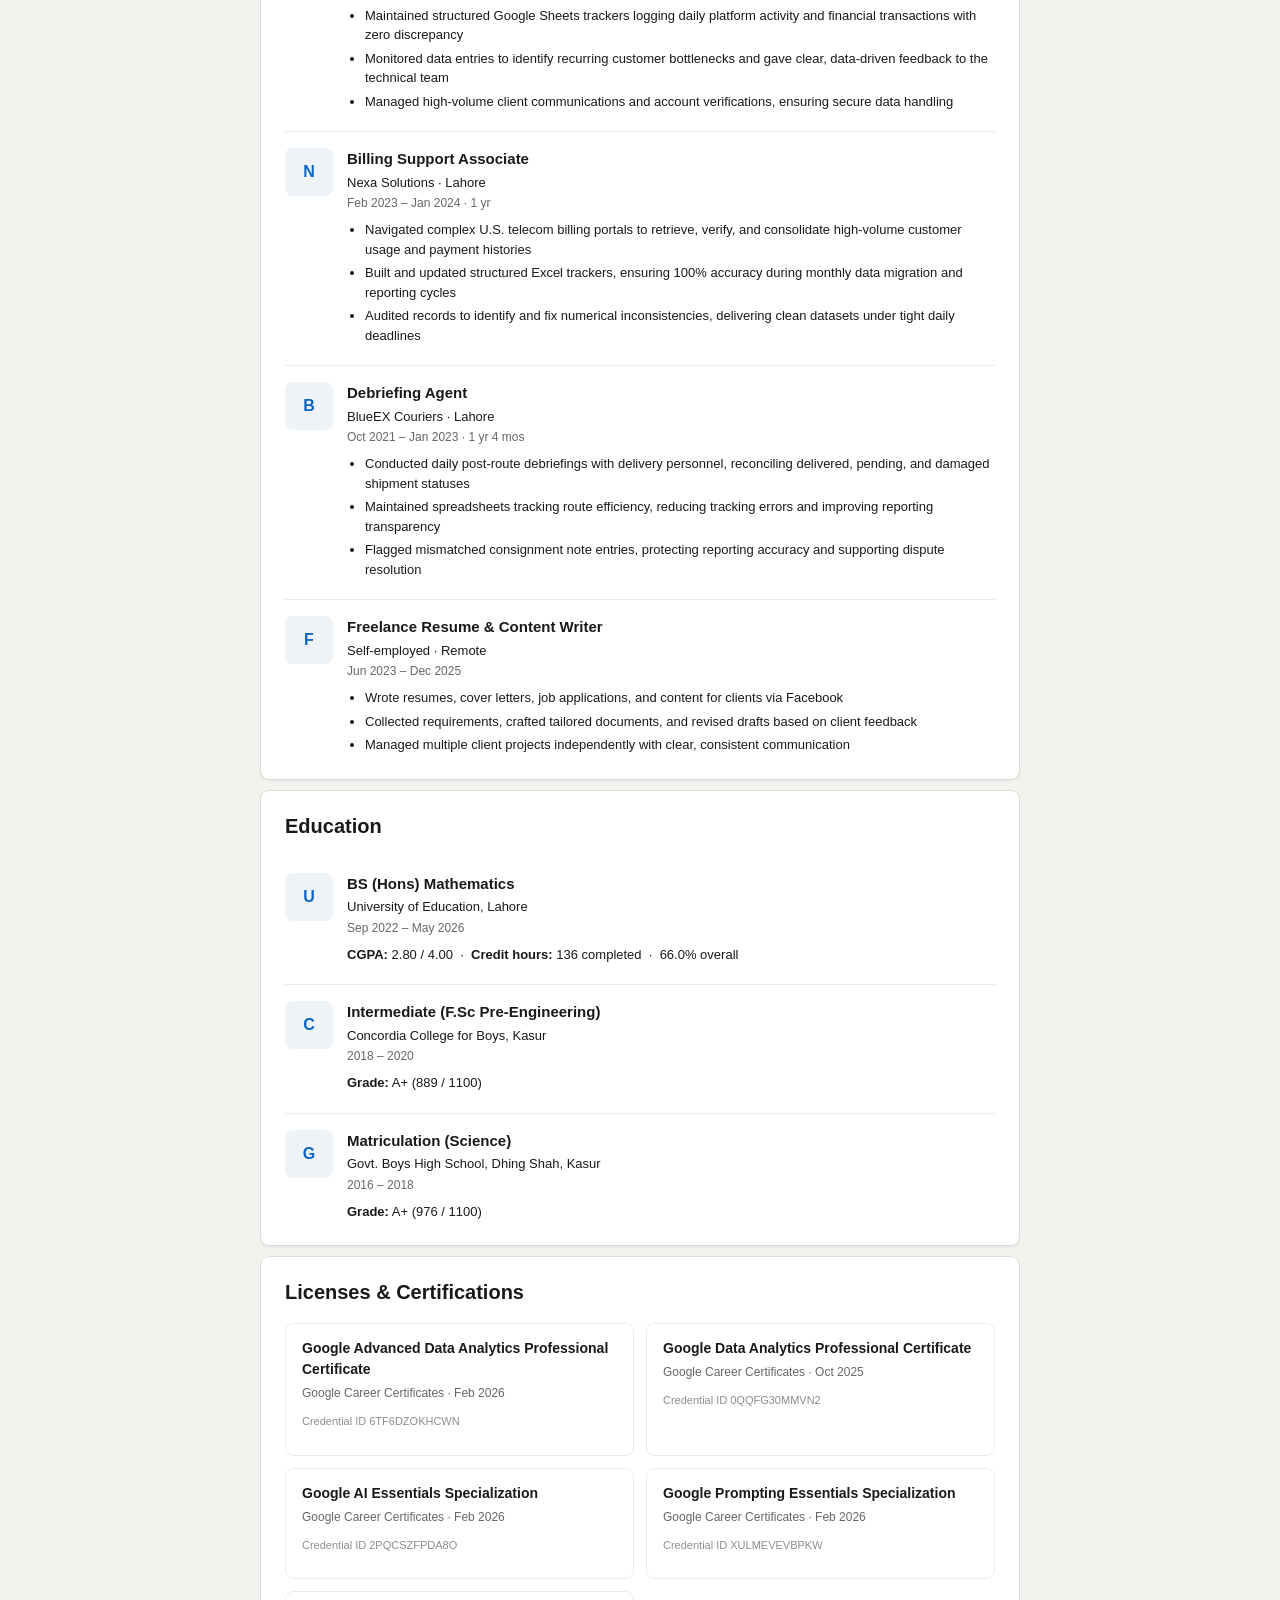
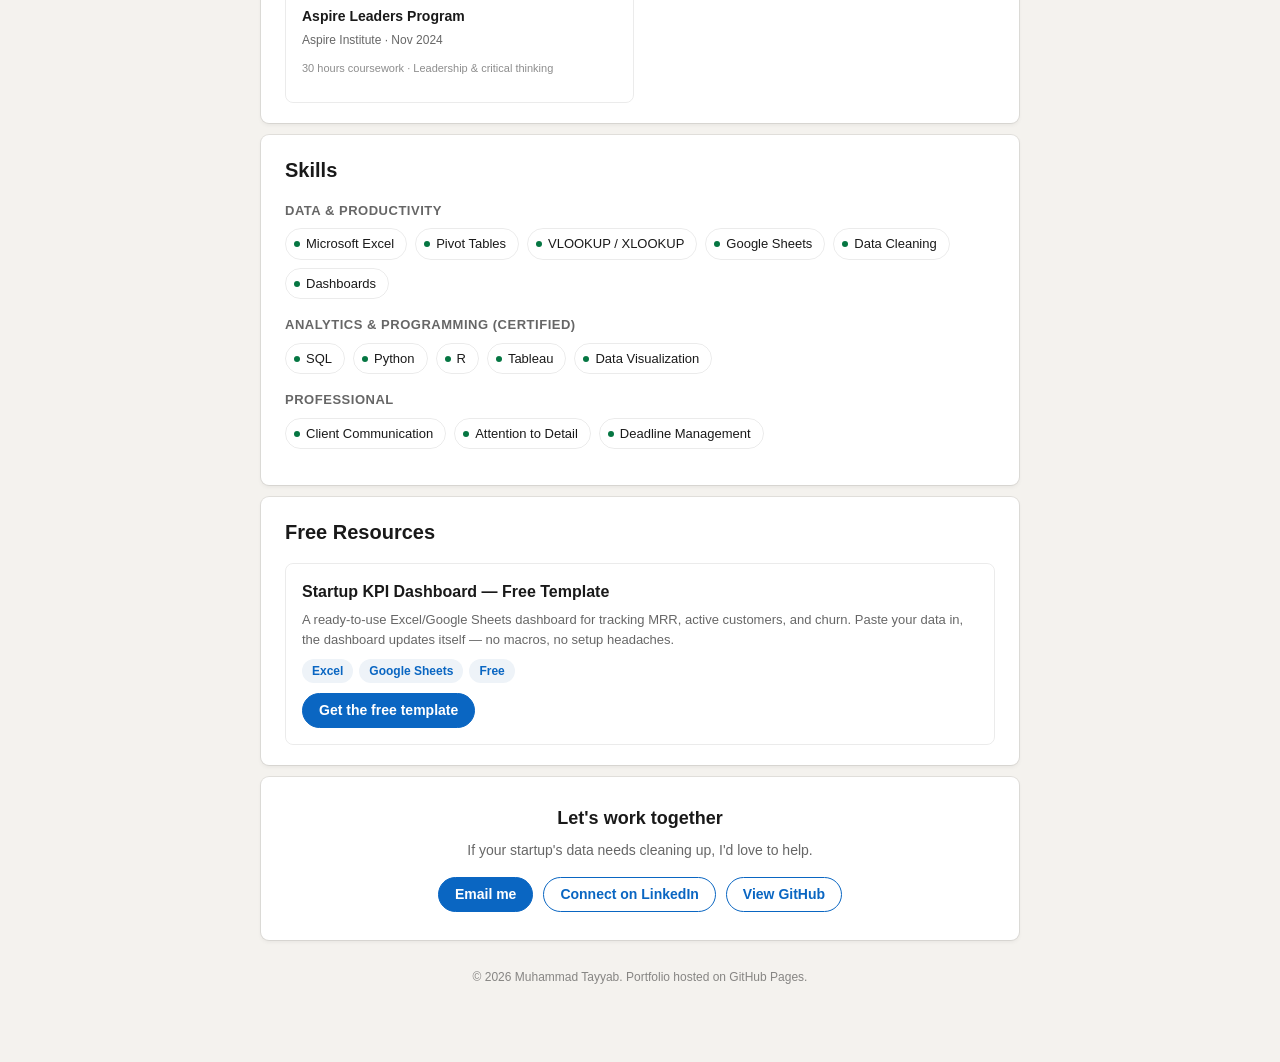
==== commit 79e77d97: "Add Free Resources section with KPI dashboard template Added a section for free resources including " ====
--- a/index.html
+++ b/index.html
@@ -272,6 +272,24 @@
     </div>
   </section>
 
+  <!-- Free Resources -->
+<section class="card section" id="resources">
+  <h2>Free Resources</h2>
+  <div class="feature-card">
+    <div class="feature-body">
+      <h3>Startup KPI Dashboard — Free Template</h3>
+      <p class="desc">A ready-to-use Excel/Google Sheets dashboard for tracking MRR, active customers, and churn. Paste your data in, the dashboard updates itself — no macros, no setup headaches.</p>
+      <div class="tag-row">
+        <span class="tag">Excel</span>
+        <span class="tag">Google Sheets</span>
+        <span class="tag">Free</span>
+      </div>
+      <div class="contact-row" style="margin-top:10px;">
+        <a class="pill-btn filled" href="https://github.com/tayyab-data/startup-kpi-dashboard-template" target="_blank">Get the free template</a>
+      </div>
+    </div>
+  </div>
+</section>
   <!-- Footer / contact -->
   <section class="card footer-card" id="contact">
     <h2>Let's work together</h2>
--- a/style.css
+++ b/style.css
@@ -104,7 +104,7 @@
 .banner {
   height: 120px;
   background:
-    url('images/cover-banner.ipg') center/cover no-repeat,
+    url('images/cover-banner.jpg') center/cover no-repeat,
     linear-gradient(120deg, #0A66C2 0%, #2E8BC9 45%, #6FB1E0 100%);
 }
 .profile-photo {
